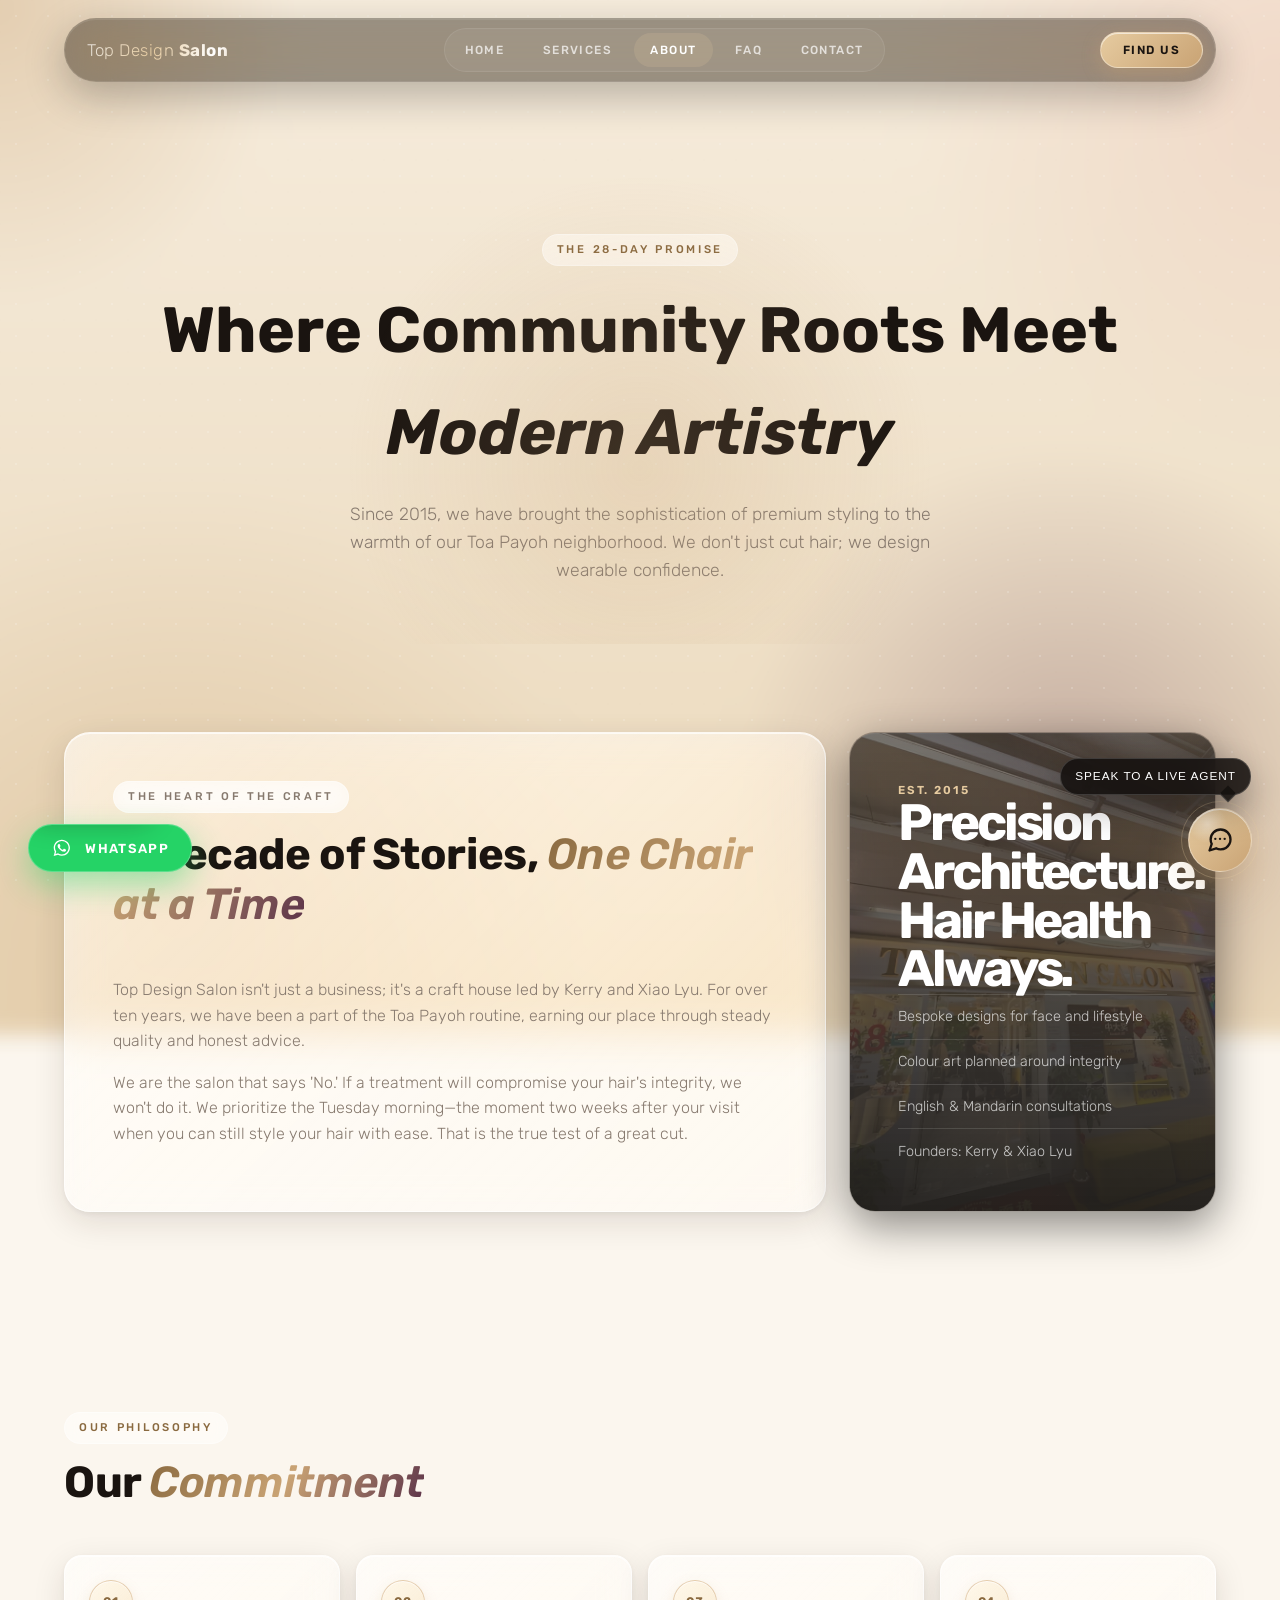
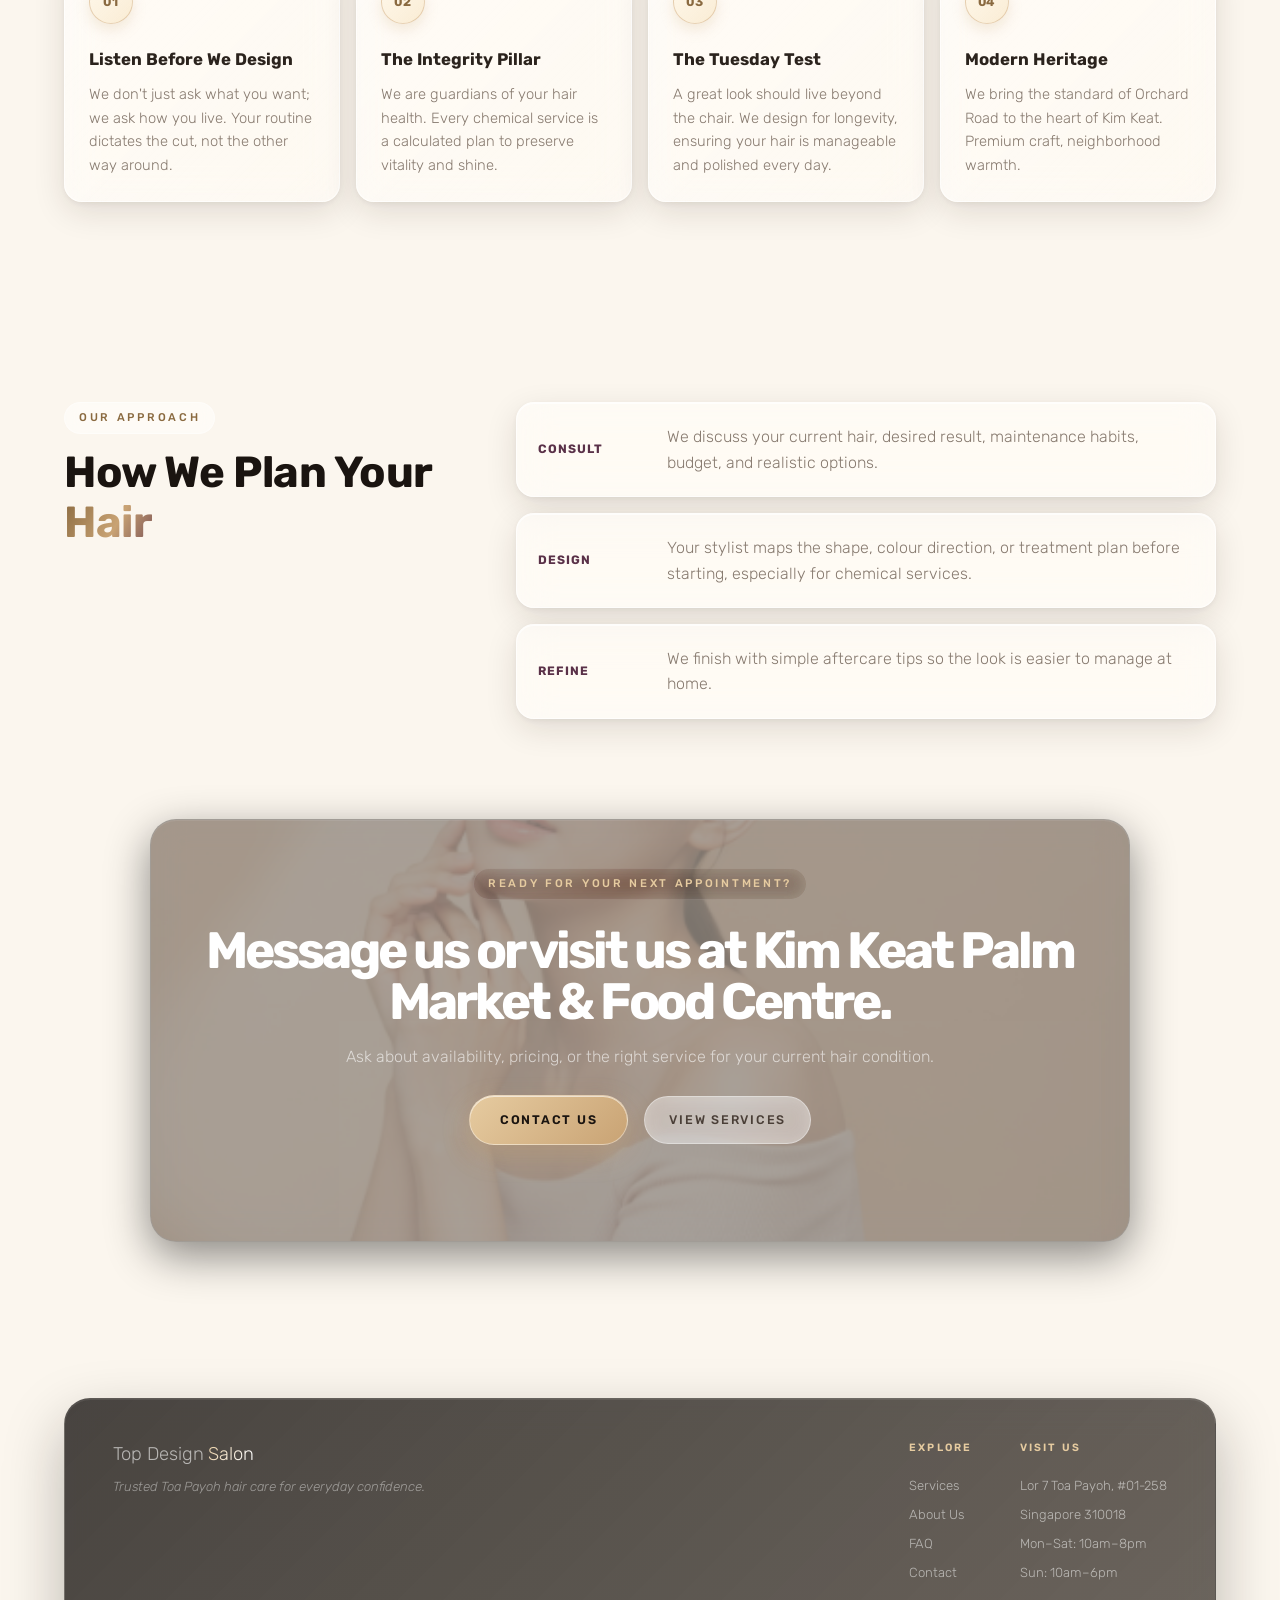
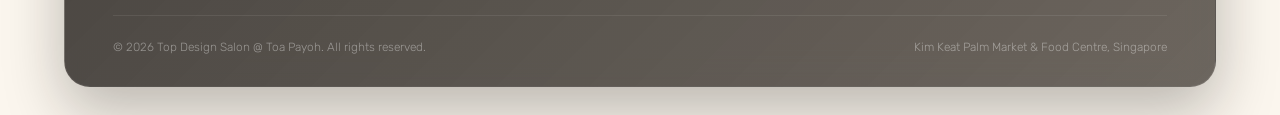
==== about.html @ c43bcfb4 "initila commit" ====
﻿<!doctype html>
<html lang="en">
  <head>
    <meta charset="UTF-8" />
    <meta name="viewport" content="width=device-width, initial-scale=1.0" />
    <meta name="theme-color" content="#14110f" />
    <meta
      name="description"
      content="Learn why Toa Payoh clients return to Top Design Salon for honest consultations, careful haircuts, healthy colour, and practical everyday hair care."
    />
    <meta
      name="keywords"
      content="about Top Design Salon, Toa Payoh hair salon, Kim Keat salon, trusted hair salon Singapore, hair consultation Toa Payoh, healthy hair colour, hair care Toa Payoh"
    />
    <meta name="author" content="Top Design Salon" />
    <meta name="robots" content="index, follow" />
    <link rel="canonical" href="https://top-design.vercel.app/about.html" />

    <script src="https://cdn.botpress.cloud/webchat/v3.6/inject.js"></script>
    <script
      src="https://files.bpcontent.cloud/2026/05/21/11/20260521112656-5T4HJ5P5.js"
      defer
    ></script>

    <meta property="og:type" content="website" />
    <meta property="og:site_name" content="Top Design Salon" />
    <meta
      property="og:url"
      content="https://top-design.vercel.app/about.html"
    />
    <meta
      property="og:title"
      content="About Top Design Salon · Trusted Toa Payoh Hair Care"
    />
    <meta
      property="og:description"
      content="Top Design Salon has served Toa Payoh clients since 2015 with honest advice, careful styling, and hair-health focused service."
    />
    <meta
      property="og:image"
      content="https://top-design.vercel.app/Assets/storeFront.png"
    />
    <meta
      property="og:image:alt"
      content="Top Design Salon storefront in Toa Payoh"
    />
    <meta property="og:locale" content="en_SG" />

    <meta name="twitter:card" content="summary_large_image" />
    <meta
      name="twitter:url"
      content="https://top-design.vercel.app/about.html"
    />
    <meta
      name="twitter:title"
      content="About Top Design Salon · Trusted Toa Payoh Hair Care"
    />
    <meta
      name="twitter:description"
      content="A Toa Payoh salon built on honest consultation, careful hair advice, and everyday hair confidence."
    />
    <meta
      name="twitter:image"
      content="https://top-design.vercel.app/Assets/storeFront.png"
    />
    <meta
      name="twitter:image:alt"
      content="Top Design Salon storefront in Toa Payoh"
    />
    <title>About Top Design Salon &middot; Trusted Toa Payoh Hair Care</title>
    <script type="application/ld+json">
      {
        "@context": "https://schema.org",
        "@graph": [
          {
            "@type": "HairSalon",
            "@id": "https://top-design.vercel.app/#business",
            "name": "Top Design Salon",
            "url": "https://top-design.vercel.app/",
            "image": "https://top-design.vercel.app/Assets/storeFront.png",
            "logo": {
              "@type": "ImageObject",
              "url": "https://top-design.vercel.app/Assets/faveicon.png"
            },
            "description": "Toa Payoh's premium hair salon specializing in wearable confidence and hair integrity. Founded by Kerry and Xiao Lyu in 2015.",
            "telephone": "+6569098342",
            "priceRange": "$$",
            "foundingDate": "2015",
            "founder": [
              { "@type": "Person", "name": "Kerry" },
              { "@type": "Person", "name": "Xiao Lyu" }
            ],
            "address": {
              "@type": "PostalAddress",
              "streetAddress": "Lor 7 Toa Payoh, #01-258",
              "addressLocality": "Singapore",
              "postalCode": "310018",
              "addressCountry": "SG"
            }
          },
          {
            "@type": "AboutPage",
            "@id": "https://top-design.vercel.app/about.html#webpage",
            "url": "https://top-design.vercel.app/about.html",
            "name": "About Top Design Salon · Our Story and Philosophy",
            "description": "Learn about our decade of craft in Toa Payoh, our founders Kerry and Xiao Lyu, and our commitment to hair health and precision design.",
            "mainEntity": { "@id": "https://top-design.vercel.app/#business" },
            "breadcrumb": {
              "@type": "BreadcrumbList",
              "itemListElement": [
                { "@type": "ListItem", "position": 1, "name": "Home", "item": "https://top-design.vercel.app/" },
                { "@type": "ListItem", "position": 2, "name": "About", "item": "https://top-design.vercel.app/about.html" }
              ]
            }
          }
        ]
      }
    </script>

    <link rel="preconnect" href="https://fonts.googleapis.com" />
    <link rel="preconnect" href="https://fonts.gstatic.com" crossorigin />
    <link
      href="https://fonts.googleapis.com/css2?family=Rubik:ital,wght@0,300..900;1,300..900&display=swap"
      rel="stylesheet"
    />
    <link rel="icon" type="image/png" href="Assets/faveicon.png" />
    <link rel="apple-touch-icon" href="Assets/faveicon.png" />
    <link rel="stylesheet" href="styles.css" />
  </head>
  <body>
    <header>
      <nav aria-label="Primary">
        <a class="nav-logo" href="index.html"
          ><span>Top Design</span> <span class="salon-loop">Salon</span></a
        >
        <ul class="nav-links" id="primary-menu">
          <li><a href="index.html">Home</a></li>
          <li><a href="index.html#services">Services</a></li>
          <li><a href="about.html" aria-current="page">About</a></li>
          <li><a href="faq.html">FAQ</a></li>
          <li><a href="contact.html">Contact</a></li>
        </ul>
        <button
          type="button"
          class="nav-cta"
          onclick="window.location.href = 'contact.html'"
        >
          Find Us
        </button>
        <button
          type="button"
          class="nav-toggle"
          aria-controls="primary-menu"
          aria-expanded="false"
          aria-label="Open navigation menu"
        >
          <span></span>
          <span></span>
          <span></span>
        </button>
      </nav>
    </header>

    <main>
      <header class="page-header about-page-header">
        <p class="section-eyebrow fade-in">The 28-Day Promise</p>
        <h1 class="page-title fade-in d1">
          Where Community Roots Meet <em>Modern Artistry</em>
        </h1>
        <p class="page-subtitle fade-in d2">
          Since 2015, we have brought the sophistication of premium styling to
          the warmth of our Toa Payoh neighborhood. We don't just cut hair; we
          design wearable confidence.
        </p>
      </header>

      <section
        class="section about-story-section reveal"
        aria-labelledby="about-story-title"
      >
        <div class="about-story-grid">
          <div class="about-story-card glass-light">
            <p class="section-eyebrow">The Heart of the Craft</p>
            <h2 class="section-title" id="about-story-title">
              A Decade of Stories, <em>One Chair at a Time</em>
            </h2>
            <p>
              Top Design Salon isn't just a business; it's a craft house led by
              Kerry and Xiao Lyu. For over ten years, we have been a part of the
              Toa Payoh routine, earning our place through steady quality and
              honest advice.
            </p>
            <p>
              We are the salon that says 'No.' If a treatment will compromise
              your hair's integrity, we won't do it. We prioritize the Tuesday
              morning—the moment two weeks after your visit when you can still
              style your hair with ease. That is the true test of a great cut.
            </p>
          </div>

          <aside
            class="about-signature-card glass-dark"
            aria-label="Salon highlights"
          >
            <img
              class="signature-photo"
              src="Assets/storeFront.png"
              alt=""
              loading="lazy"
            />
            <span class="signature-kicker">Est. 2015</span>
            <strong>Precision Architecture. Hair Health Always.</strong>
            <div class="signature-list">
              <span>Bespoke designs for face and lifestyle</span>
              <span>Colour art planned around integrity</span>
              <span>English &amp; Mandarin consultations</span>
              <span>Founders: Kerry &amp; Xiao Lyu</span>
            </div>
          </aside>
        </div>
      </section>

      <section class="section reveal" aria-labelledby="values-title">
        <p class="section-eyebrow">Our Philosophy</p>
        <h2 class="section-title" id="values-title">Our <em>Commitment</em></h2>
        <div class="values-grid">
          <article class="value-card glass-light">
            <span>01</span>
            <h3>Listen Before We Design</h3>
            <p>
              We don't just ask what you want; we ask how you live. Your routine
              dictates the cut, not the other way around.
            </p>
          </article>
          <article class="value-card glass-light">
            <span>02</span>
            <h3>The Integrity Pillar</h3>
            <p>
              We are guardians of your hair health. Every chemical service is a
              calculated plan to preserve vitality and shine.
            </p>
          </article>
          <article class="value-card glass-light">
            <span>03</span>
            <h3>The Tuesday Test</h3>
            <p>
              A great look should live beyond the chair. We design for
              longevity, ensuring your hair is manageable and polished every
              day.
            </p>
          </article>
          <article class="value-card glass-light">
            <span>04</span>
            <h3>Modern Heritage</h3>
            <p>
              We bring the standard of Orchard Road to the heart of Kim Keat.
              Premium craft, neighborhood warmth.
            </p>
          </article>
        </div>
      </section>

      <section
        class="section about-process-section reveal"
        aria-labelledby="process-title"
      >
        <div>
          <p class="section-eyebrow">Our Approach</p>
          <h2 class="section-title" id="process-title">
            How We Plan Your <span class="salon-loop">Hair</span>
          </h2>
        </div>
        <div class="process-steps">
          <article class="process-step">
            <span>Consult</span>
            <p>
              We discuss your current hair, desired result, maintenance habits,
              budget, and realistic options.
            </p>
          </article>
          <article class="process-step">
            <span>Design</span>
            <p>
              Your stylist maps the shape, colour direction, or treatment plan
              before starting, especially for chemical services.
            </p>
          </article>
          <article class="process-step">
            <span>Refine</span>
            <p>
              We finish with simple aftercare tips so the look is easier to
              manage at home.
            </p>
          </article>
        </div>
      </section>

      <section
        class="section about-cta-section reveal"
        aria-label="Book a visit"
      >
        <div class="about-cta-card glass-dark">
          <img
            class="about-cta-photo"
            src="Assets/Memberships.png"
            alt=""
            loading="lazy"
          />
          <p class="section-eyebrow section-eyebrow--gold">
            Ready for your next appointment?
          </p>
          <h2>
            Message us or visit us at Kim Keat Palm Market &amp; Food Centre.
          </h2>
          <p>
            Ask about availability, pricing, or the right service for your
            current hair condition.
          </p>
          <div class="hero-actions">
            <a class="btn-primary" href="contact.html">Contact Us</a>
            <a class="btn-ghost" href="index.html#services">View Services</a>
          </div>
        </div>
      </section>
    </main>

    <a
      class="floating-whatsapp"
      href="contact.html"
      aria-label="Contact us on WhatsApp"
      data-prompt="Chat with us!"
    >
      <svg
        class="floating-whatsapp-icon"
        viewBox="0 0 32 32"
        aria-hidden="true"
        focusable="false"
      >
        <path
          d="M16.04 4C9.4 4 4 9.32 4 15.88c0 2.1.56 4.14 1.62 5.94L4 28l6.34-1.6a12.2 12.2 0 0 0 5.7 1.42c6.64 0 12.04-5.32 12.04-11.88S22.68 4 16.04 4Zm0 21.78a10.1 10.1 0 0 1-5.16-1.42l-.36-.22-3.76.96 1-3.64-.24-.38a9.65 9.65 0 0 1-1.48-5.2c0-5.42 4.48-9.84 10-9.84s10 4.42 10 9.84-4.48 9.9-10 9.9Zm5.48-7.4c-.3-.16-1.78-.86-2.06-.96-.28-.1-.48-.16-.68.16-.2.3-.78.96-.96 1.16-.18.2-.36.22-.66.08-.3-.16-1.28-.46-2.44-1.48-.9-.8-1.5-1.78-1.68-2.08-.18-.3-.02-.46.14-.62.14-.14.3-.36.46-.54.16-.18.2-.3.3-.5.1-.2.06-.38-.02-.54-.08-.16-.68-1.62-.94-2.22-.24-.58-.5-.5-.68-.5h-.58c-.2 0-.54.08-.82.38-.28.3-1.08 1.04-1.08 2.54s1.1 2.96 1.26 3.16c.16.2 2.18 3.28 5.28 4.6.74.32 1.32.5 1.76.64.74.24 1.42.2 1.96.12.6-.1 1.78-.72 2.04-1.42.26-.7.26-1.3.18-1.42-.08-.12-.28-.2-.58-.34Z"
        />
      </svg>
      <span>WhatsApp</span>
    </a>

    <footer>
      <div class="footer-inner">
        <div>
          <span class="footer-logo"
            ><span>Top Design</span> <span class="salon-loop">Salon</span></span
          >
          <div class="footer-tagline">
            Trusted Toa Payoh hair care for everyday confidence.
          </div>
        </div>
        <div class="footer-columns">
          <div class="footer-links">
            <div class="footer-links-head">Explore</div>
            <a href="index.html#services">Services</a>
            <a href="about.html">About Us</a>
            <a href="faq.html">FAQ</a>
            <a href="contact.html">Contact</a>
          </div>
          <div class="footer-links">
            <div class="footer-links-head">Visit Us</div>
            <a href="contact.html">Lor 7 Toa Payoh, #01-258</a>
            <a href="contact.html">Singapore 310018</a>
            <a href="contact.html">Mon&ndash;Sat: 10am&ndash;8pm</a>
            <a href="contact.html">Sun: 10am&ndash;6pm</a>
          </div>
        </div>
      </div>
      <div class="footer-bottom">
        <div class="footer-copy">
          &copy; 2026 Top Design Salon @ Toa Payoh. All rights reserved.
        </div>
        <div class="footer-copy">
          Kim Keat Palm Market &amp; Food Centre, Singapore
        </div>
      </div>
    </footer>

    <script>
      const revealObserver = new IntersectionObserver(
        (entries) => {
          entries.forEach((entry) => {
            if (entry.isIntersecting) {
              entry.target.classList.add("is-visible");
              revealObserver.unobserve(entry.target);
            }
          });
        },
        { threshold: 0.14 },
      );

      document
        .querySelectorAll(".reveal, .value-card, .process-step")
        .forEach((el) => revealObserver.observe(el));

      const nav = document.querySelector("nav");
      const navToggle = document.querySelector(".nav-toggle");
      const navLinks = document.querySelectorAll(".nav-links a");

      if (nav && navToggle) {
        navToggle.addEventListener("click", () => {
          const isOpen = nav.classList.toggle("menu-open");
          navToggle.setAttribute("aria-expanded", String(isOpen));
          navToggle.setAttribute(
            "aria-label",
            isOpen ? "Close navigation menu" : "Open navigation menu",
          );
        });

        navLinks.forEach((link) => {
          link.addEventListener("click", () => {
            nav.classList.remove("menu-open");
            navToggle.setAttribute("aria-expanded", "false");
            navToggle.setAttribute("aria-label", "Open navigation menu");
          });
        });

        document.addEventListener("keydown", (event) => {
          if (event.key === "Escape") {
            nav.classList.remove("menu-open");
            navToggle.setAttribute("aria-expanded", "false");
            navToggle.setAttribute("aria-label", "Open navigation menu");
          }
        });
      }

      // Rotating chat-bubble prompts above the floating WhatsApp button
      const waBtn = document.querySelector(".floating-whatsapp");
      if (waBtn) {
        if (!waBtn.querySelector(".floating-whatsapp-tail")) {
          const tail = document.createElement("span");
          tail.className = "floating-whatsapp-tail";
          tail.setAttribute("aria-hidden", "true");
          waBtn.appendChild(tail);
        }
        const prompts = [
          "Chat with us!",
          "Book your appointment",
          "Ask for hair advice",
          "We reply in ~30 min",
        ];
        let pIdx = 0;
        setInterval(() => {
          pIdx = (pIdx + 1) % prompts.length;
          waBtn.classList.add("is-prompt-out");
          setTimeout(() => {
            waBtn.setAttribute("data-prompt", prompts[pIdx]);
            waBtn.classList.remove("is-prompt-out");
          }, 300);
        }, 3800);
      }

      const createBotpressLiveAgentWrapper = () => {
        if (document.querySelector(".botpress-live-agent-wrapper")) return;

        const wrapper = document.createElement("div");
        wrapper.className = "botpress-live-agent-wrapper";

        const button = document.createElement("button");
        button.type = "button";
        button.className = "botpress-live-agent-button";
        button.setAttribute("aria-label", "Speak to a live agent");
        button.setAttribute("data-prompt", "Speak to a live agent");
        button.innerHTML = `
          <svg viewBox="0 0 24 24" aria-hidden="true" focusable="false">
            <path d="M21 11.5a8.4 8.4 0 0 1-.9 3.8 8.5 8.5 0 0 1-7.6 4.7 8.4 8.4 0 0 1-3.8-.9L3 21l1.9-5.7A8.4 8.4 0 0 1 4 11.5 8.5 8.5 0 1 1 21 11.5Z"></path>
            <path d="M8 11h.01"></path>
            <path d="M12 11h.01"></path>
            <path d="M16 11h.01"></path>
          </svg>
        `;

        const tail = document.createElement("span");
        tail.className = "botpress-live-agent-tail";
        tail.setAttribute("aria-hidden", "true");

        const openBotpress = () => {
          if (window.botpress?.open) {
            window.botpress.open();
            return;
          }
          if (window.botpress?.sendEvent) {
            window.botpress.sendEvent({ type: "show" });
            return;
          }
          const launcher = document.querySelector(
            '[class*="bpFab"], [class*="bp-widget"], [id*="bp-web-widget"], iframe[src*="botpress"]',
          );
          launcher?.click();
        };

        button.addEventListener("click", openBotpress);
        wrapper.append(button, tail);
        document.body.appendChild(wrapper);
      };

      if (document.readyState === "loading") {
        document.addEventListener("DOMContentLoaded", createBotpressLiveAgentWrapper);
      } else {
        createBotpressLiveAgentWrapper();
      }
    </script>
  </body>
</html>
---- styles.css ----
﻿/* =========================================================
   Top Design Salon — Glassmorphic UI
   ========================================================= */

*,
*::before,
*::after {
  box-sizing: border-box;
  margin: 0;
  padding: 0;
}

:root {
  /* Brand */
  --gold: #c9a374;
  --gold-light: #e6cba0;
  --gold-deep: #8a6a40;
  --rose: #e6b8a7;
  --plum: #5a3148;

  --dark: #14110f;
  --charcoal: #211b16;
  --warm: #f6efe5;
  --cream: #fbf6ee;

  --text: #2b231d;
  --muted: #877a6f;

  /* Glass tokens — light surfaces */
  --glass-bg: rgba(255, 255, 255, 0.55);
  --glass-bg-strong: rgba(255, 255, 255, 0.68);
  --glass-border: rgba(255, 255, 255, 0.65);
  --glass-border-soft: rgba(255, 255, 255, 0.35);

  /* Glass tokens — dark surfaces */
  --glass-dark-bg: rgba(20, 17, 15, 0.45);
  --glass-dark-bg-strong: rgba(20, 17, 15, 0.62);
  --glass-dark-border: rgba(255, 255, 255, 0.12);
  --glass-dark-border-strong: rgba(255, 255, 255, 0.2);

  /* Shadows */
  --shadow-glass:
    0 10px 32px rgba(40, 28, 16, 0.12),
    0 2px 6px rgba(40, 28, 16, 0.06),
    inset 0 1px 0 rgba(255, 255, 255, 0.7);
  --shadow-glass-hover:
    0 18px 48px rgba(40, 28, 16, 0.18),
    0 4px 10px rgba(40, 28, 16, 0.08),
    inset 0 1px 0 rgba(255, 255, 255, 0.8);
  --shadow-glass-dark:
    0 14px 44px rgba(0, 0, 0, 0.45),
    inset 0 1px 0 rgba(255, 255, 255, 0.08);

  /* Blur tokens */
  --blur-sm: blur(10px) saturate(140%);
  --blur-md: blur(18px) saturate(160%);
  --blur-lg: blur(28px) saturate(170%);

  --radius-sm: 12px;
  --radius-md: 18px;
  --radius-lg: 26px;
  --radius-pill: 999px;
}

html {
  scroll-behavior: smooth;
  scroll-padding-top: 110px;
}

body {
  font-family: "Rubik", sans-serif;
  background: var(--cream);
  color: var(--text);
  font-weight: 300;
  line-height: 1.6;
  overflow-x: hidden;
  position: relative;
  min-height: 100vh;
}

/* =========================================================
   Ambient aurora — visible through every glass surface
   ========================================================= */
body::before {
  content: "";
  position: fixed;
  inset: -15vh -10vw;
  z-index: -2;
  background:
    radial-gradient(38vw 38vw at 8% 12%, rgba(201, 163, 116, 0.42), transparent 62%),
    radial-gradient(46vw 46vw at 92% 18%, rgba(230, 184, 167, 0.35), transparent 65%),
    radial-gradient(40vw 40vw at 78% 78%, rgba(90, 49, 72, 0.28), transparent 65%),
    radial-gradient(50vw 50vw at 20% 88%, rgba(201, 163, 116, 0.30), transparent 65%),
    linear-gradient(180deg, #f8efe1 0%, #f1e4cf 45%, #ead7b8 100%);
  filter: blur(10px);
  pointer-events: none;
  animation: auroraDrift 28s ease-in-out infinite alternate;
}

body::after {
  content: "";
  position: fixed;
  inset: 0;
  z-index: -1;
  pointer-events: none;
  background-image:
    radial-gradient(rgba(255, 255, 255, 0.5) 1px, transparent 1px),
    radial-gradient(rgba(20, 17, 15, 0.04) 1px, transparent 1px);
  background-size: 32px 32px, 32px 32px;
  background-position: 0 0, 16px 16px;
  opacity: 0.35;
  mix-blend-mode: overlay;
}

@keyframes auroraDrift {
  0%   { transform: translate3d(0, 0, 0) scale(1); }
  50%  { transform: translate3d(2%, -1%, 0) scale(1.04); }
  100% { transform: translate3d(-1%, 2%, 0) scale(1.02); }
}

/* =========================================================
   Reusable glass utilities
   ========================================================= */
.glass {
  background: var(--glass-bg);
  -webkit-backdrop-filter: var(--blur-md);
  backdrop-filter: var(--blur-md);
  border: 1px solid var(--glass-border);
  box-shadow: var(--shadow-glass);
  border-radius: var(--radius-md);
}
.glass-light {
  background: linear-gradient(135deg,
    rgba(255, 255, 255, 0.62),
    rgba(255, 255, 255, 0.38));
  -webkit-backdrop-filter: var(--blur-md);
  backdrop-filter: var(--blur-md);
  border: 1px solid var(--glass-border);
  box-shadow: var(--shadow-glass);
  border-radius: var(--radius-md);
  color: var(--text);
}
.glass-dark {
  background: var(--glass-dark-bg);
  -webkit-backdrop-filter: var(--blur-md);
  backdrop-filter: var(--blur-md);
  border: 1px solid var(--glass-dark-border);
  box-shadow: var(--shadow-glass-dark);
  border-radius: var(--radius-md);
  color: #fff;
}

/* =========================================================
   Navigation — floating frosted pill
   ========================================================= */
header {
  position: sticky;
  top: 12px;
  z-index: 1000;
  pointer-events: none;
}
nav {
  position: relative;
  z-index: 100;
  margin: 18px clamp(16px, 5vw, 64px) 0;
  display: flex;
  align-items: center;
  justify-content: space-between;
  gap: 1rem;
  padding: 10px 12px 10px 22px;
  height: 64px;
  background: rgba(20, 17, 15, 0.42);
  -webkit-backdrop-filter: blur(24px) saturate(180%);
  backdrop-filter: blur(24px) saturate(180%);
  border: 1px solid rgba(255, 255, 255, 0.1);
  border-radius: var(--radius-pill);
  box-shadow:
    0 14px 40px rgba(20, 17, 15, 0.28),
    inset 0 1px 0 rgba(255, 255, 255, 0.1);
  pointer-events: auto;
}
.nav-logo {
  display: inline-block;
  font-weight: 600;
  font-size: 1.05rem;
  letter-spacing: 0.03em;
  text-decoration: none;
  background: linear-gradient(
    110deg,
    rgba(255, 255, 255, 0.78) 0%,
    var(--gold-light) 22%,
    #ffffff 42%,
    var(--gold) 58%,
    var(--gold-light) 78%,
    rgba(255, 255, 255, 0.78) 100%
  );
  background-size: 220% auto;
  -webkit-background-clip: text;
  background-clip: text;
  -webkit-text-fill-color: transparent;
  color: transparent;
  animation: navLogoShimmer 5.5s linear infinite;
}
.nav-logo span {
  font-weight: 300;
  color: inherit;
  -webkit-text-fill-color: transparent;
}
/* Override the standalone .salon-loop styles when used inside .nav-logo
   so the parent's unified shimmer flows through both words */
.nav-logo .salon-loop {
  font-weight: 700;
  background: none;
  background-size: auto;
  animation: none;
}

@keyframes navLogoShimmer {
  0%   { background-position: 0% center; }
  100% { background-position: 220% center; }
}
.nav-links {
  display: flex;
  gap: 0.4rem;
  list-style: none;
  padding: 4px;
  background: rgba(255, 255, 255, 0.05);
  border: 1px solid rgba(255, 255, 255, 0.08);
  border-radius: var(--radius-pill);
}
.nav-links a {
  display: inline-block;
  color: rgba(255, 255, 255, 0.7);
  text-decoration: none;
  font-size: 0.74rem;
  letter-spacing: 0.12em;
  text-transform: uppercase;
  font-weight: 500;
  padding: 8px 16px;
  border-radius: var(--radius-pill);
  transition: color 0.25s ease, background 0.25s ease;
}
.nav-links a:hover {
  color: #fff;
  background: rgba(255, 255, 255, 0.08);
}
.nav-links a[aria-current="page"] {
  color: #fff;
  background: rgba(230, 203, 160, 0.16);
}
.nav-cta {
  position: relative;
  background: linear-gradient(135deg, var(--gold-light), var(--gold));
  color: #1a1410;
  padding: 10px 22px;
  font-size: 0.74rem;
  letter-spacing: 0.12em;
  text-transform: uppercase;
  font-weight: 600;
  border: 1px solid rgba(255, 255, 255, 0.35);
  border-radius: var(--radius-pill);
  cursor: pointer;
  font-family: "Rubik", sans-serif;
  overflow: hidden;
  box-shadow:
    0 6px 18px rgba(201, 163, 116, 0.4),
    inset 0 1px 0 rgba(255, 255, 255, 0.6);
  transition: transform 0.2s ease, box-shadow 0.2s ease, filter 0.2s ease;
}
.nav-cta::before {
  content: "";
  position: absolute;
  top: 0;
  left: 0;
  width: 60%;
  height: 100%;
  background: linear-gradient(
    115deg,
    transparent 0%,
    rgba(255, 255, 255, 0.55) 50%,
    transparent 100%
  );
  transform: translateX(-180%) skewX(-18deg);
  animation: btnPrimaryShimmer 4.2s ease-in-out infinite;
  pointer-events: none;
}
.nav-cta:hover {
  transform: translateY(-1px);
  filter: brightness(1.05);
  box-shadow:
    0 10px 24px rgba(201, 163, 116, 0.55),
    inset 0 1px 0 rgba(255, 255, 255, 0.7);
}
.nav-cta:hover::before {
  animation-duration: 1.8s;
}
.nav-toggle {
  display: none;
  width: 44px;
  height: 44px;
  align-items: center;
  justify-content: center;
  flex-direction: column;
  gap: 5px;
  border: 1px solid rgba(255, 255, 255, 0.16);
  border-radius: 50%;
  background: rgba(255, 255, 255, 0.08);
  color: #fff;
  cursor: pointer;
  transition:
    background 0.2s ease,
    transform 0.2s ease;
}
.nav-toggle:hover {
  background: rgba(255, 255, 255, 0.14);
  transform: translateY(-1px);
}
.nav-toggle span {
  display: block;
  width: 18px;
  height: 2px;
  border-radius: 999px;
  background: var(--gold-light);
  transform-origin: center;
  transition:
    transform 0.25s ease,
    opacity 0.2s ease;
}
nav.menu-open .nav-toggle span:nth-child(1) {
  transform: translateY(7px) rotate(45deg);
}
nav.menu-open .nav-toggle span:nth-child(2) {
  opacity: 0;
}
nav.menu-open .nav-toggle span:nth-child(3) {
  transform: translateY(-7px) rotate(-45deg);
}

/* =========================================================
   HERO
   ========================================================= */
.hero {
  position: relative;
  min-height: 78vh;
  display: grid;
  grid-template-columns: minmax(0, 1fr) minmax(0, 1.05fr);
  align-items: center;
  gap: clamp(1.5rem, 4vw, 3rem);
  padding: 0 clamp(64px, 12vw, 220px);
  overflow: hidden;
}
.hero-glow {
  position: absolute;
  width: 520px;
  height: 520px;
  border-radius: 50%;
  filter: blur(90px);
  opacity: 0.7;
  pointer-events: none;
  z-index: 0;
  animation: floatGlow 14s ease-in-out infinite alternate;
}
.hero-glow--one {
  top: -120px;
  left: -120px;
  background: radial-gradient(circle, rgba(230, 203, 160, 0.85), transparent 65%);
}
.hero-glow--two {
  bottom: -160px;
  right: -120px;
  background: radial-gradient(circle, rgba(230, 184, 167, 0.7), transparent 65%);
  animation-delay: -6s;
}
@keyframes floatGlow {
  0%   { transform: translate3d(0, 0, 0) scale(1); }
  100% { transform: translate3d(4%, -3%, 0) scale(1.08); }
}

.hero-left {
  position: relative;
  z-index: 2;
  display: flex;
  flex-direction: column;
  justify-content: flex-start;
  padding: 18px 0 0;
  margin-left: 0;
}
.hero-eyebrow {
  display: inline-block;
  font-size: 0.7rem;
  letter-spacing: 0.24em;
  text-transform: uppercase;
  color: var(--gold-deep);
  margin-bottom: 1.4rem;
  font-weight: 500;
  padding: 8px 16px;
  background: var(--glass-bg);
  -webkit-backdrop-filter: var(--blur-sm);
  backdrop-filter: var(--blur-sm);
  border: 1px solid var(--glass-border-soft);
  border-radius: var(--radius-pill);
  box-shadow: inset 0 1px 0 rgba(255, 255, 255, 0.7);
  width: fit-content;
}
.hero-title {
  font-weight: 700;
  font-size: clamp(2.6rem, 4.6vw, 4.4rem);
  color: #1a1410;
  line-height: 1.05;
  margin-bottom: 1.4rem;
  letter-spacing: -0.01em;
}
.hero-title em {
  background: linear-gradient(120deg, var(--gold-deep), var(--gold), var(--plum));
  background-size: 220% 100%;
  -webkit-background-clip: text;
  background-clip: text;
  -webkit-text-fill-color: transparent;
  font-style: italic;
  font-weight: 600;
  display: block;
  text-shadow: 0 0 28px rgba(184, 149, 106, 0.2);
  animation:
    artistryShimmer 3.8s ease-in-out infinite,
    artistryFloat 5s ease-in-out infinite,
    artistryPulse 2.6s ease-in-out infinite;
}
.hero-sub {
  color: #4a3f37;
  line-height: 1.8;
  font-size: 0.98rem;
  max-width: 440px;
  margin-bottom: 2.4rem;
  font-weight: 300;
}
.hero-actions {
  display: flex;
  gap: 1rem;
  align-items: center;
  flex-wrap: wrap;
  margin-bottom: 3rem;
}
.btn-primary {
  position: relative;
  background: linear-gradient(135deg, var(--gold-light), var(--gold));
  color: #1a1410;
  padding: 14px 30px;
  font-size: 0.78rem;
  letter-spacing: 0.14em;
  text-transform: uppercase;
  font-weight: 600;
  border: 1px solid rgba(255, 255, 255, 0.4);
  border-radius: var(--radius-pill);
  cursor: pointer;
  font-family: "Rubik", sans-serif;
  text-decoration: none;
  display: inline-block;
  overflow: hidden;
  box-shadow:
    0 10px 26px rgba(201, 163, 116, 0.4),
    inset 0 1px 0 rgba(255, 255, 255, 0.6);
  transition: transform 0.2s ease, box-shadow 0.2s ease, filter 0.2s ease;
}
.btn-primary::before {
  content: "";
  position: absolute;
  top: 0;
  left: 0;
  width: 60%;
  height: 100%;
  background: linear-gradient(
    115deg,
    transparent 0%,
    rgba(255, 255, 255, 0.55) 50%,
    transparent 100%
  );
  transform: translateX(-180%) skewX(-18deg);
  animation: btnPrimaryShimmer 4.2s ease-in-out infinite;
  pointer-events: none;
}
.btn-primary:hover {
  transform: translateY(-2px);
  filter: brightness(1.06);
  box-shadow:
    0 16px 36px rgba(201, 163, 116, 0.55),
    inset 0 1px 0 rgba(255, 255, 255, 0.7);
}
.btn-primary:hover::before {
  animation-duration: 1.8s;
}

@keyframes btnPrimaryShimmer {
  0%, 18% {
    transform: translateX(-180%) skewX(-18deg);
  }
  60%, 100% {
    transform: translateX(280%) skewX(-18deg);
  }
}
.btn-ghost {
  color: #4a3f37;
  font-size: 0.78rem;
  letter-spacing: 0.14em;
  text-transform: uppercase;
  font-weight: 500;
  padding: 13px 24px;
  background: var(--glass-bg);
  -webkit-backdrop-filter: var(--blur-sm);
  backdrop-filter: var(--blur-sm);
  border: 1px solid var(--glass-border-soft);
  border-radius: var(--radius-pill);
  cursor: pointer;
  font-family: "Rubik", sans-serif;
  text-decoration: none;
  display: inline-block;
  transition: transform 0.2s ease, background 0.2s ease, color 0.2s ease;
}
.btn-ghost:hover {
  color: #1a1410;
  background: var(--glass-bg-strong);
  transform: translateY(-2px);
}

.hero-proof {
  display: flex;
  gap: 1rem;
  flex-wrap: wrap;
}
.hero-proof > div {
  flex: 1 1 auto;
  min-width: 110px;
  padding: 14px 18px;
  background: var(--glass-bg);
  -webkit-backdrop-filter: var(--blur-md);
  backdrop-filter: var(--blur-md);
  border: 1px solid var(--glass-border-soft);
  border-radius: var(--radius-md);
  box-shadow: var(--shadow-glass);
  transition: all 0.4s cubic-bezier(0.165, 0.84, 0.44, 1);
  cursor: default;
}
.hero-proof > div:hover {
  transform: translateY(-8px) scale(1.02);
  background: var(--glass-bg-strong);
  border-color: var(--gold);
  box-shadow: var(--shadow-glass-hover);
}
.hero-proof strong {
  display: block;
  font-size: 1.5rem;
  font-weight: 700;
  color: var(--gold-deep);
  line-height: 1.1;
}
.hero-proof span {
  font-size: 0.7rem;
  letter-spacing: 0.12em;
  text-transform: uppercase;
  color: var(--muted);
  margin-top: 4px;
  display: block;
}

/* Hero right composition */
.hero-right {
  position: relative;
  z-index: 2;
  border-radius: var(--radius-lg);
  background: linear-gradient(135deg, rgba(20, 17, 15, 0.72), rgba(33, 27, 22, 0.6));
  -webkit-backdrop-filter: var(--blur-lg);
  backdrop-filter: var(--blur-lg);
  border: 1px solid rgba(255, 255, 255, 0.16);
  box-shadow:
    0 24px 60px rgba(20, 17, 15, 0.35),
    inset 0 1px 0 rgba(255, 255, 255, 0.12);
  overflow: hidden;
  display: flex;
  align-items: center;
  justify-content: center;
  min-height: 520px;
}
.hero-photo {
  position: absolute;
  inset: 0;
  width: 100%;
  height: 100%;
  object-fit: cover;
  object-position: 38% 50%;
  opacity: 0.76;
  filter: saturate(1.05) contrast(1.04);
  transform: scale(1.02);
}
.hero-right::after {
  content: "";
  position: absolute;
  inset: 0;
  background:
    linear-gradient(90deg, rgba(20, 17, 15, 0.12), rgba(20, 17, 15, 0.58)),
    linear-gradient(0deg, rgba(20, 17, 15, 0.58), transparent 46%);
  pointer-events: none;
}
.hero-pattern {
  position: absolute;
  inset: 0;
  background-image:
    repeating-linear-gradient(45deg,
      rgba(230, 203, 160, 0.07) 0,
      rgba(230, 203, 160, 0.07) 1px,
      transparent 1px,
      transparent 38px),
    repeating-linear-gradient(-45deg,
      rgba(230, 203, 160, 0.07) 0,
      rgba(230, 203, 160, 0.07) 1px,
      transparent 1px,
      transparent 38px);
  opacity: 0.7;
  pointer-events: none;
  z-index: 1;
}
.hero-rings {
  position: relative;
  display: flex;
  align-items: center;
  justify-content: center;
  width: 280px;
  height: 280px;
}
.ring {
  position: absolute;
  border-radius: 50%;
  border: 1px solid rgba(230, 203, 160, 0.22);
  animation: ringPulse 6s ease-in-out infinite;
}
.ring-1 { width: 260px; height: 260px; }
.ring-2 {
  width: 180px; height: 180px;
  border-color: rgba(230, 203, 160, 0.32);
  animation-delay: -2s;
}
.ring-3 {
  width: 110px; height: 110px;
  border-color: rgba(230, 203, 160, 0.45);
  background: rgba(230, 203, 160, 0.08);
  -webkit-backdrop-filter: blur(6px);
  backdrop-filter: blur(6px);
  animation-delay: -4s;
}
@keyframes ringPulse {
  0%, 100% { transform: scale(1); opacity: 1; }
  50%      { transform: scale(1.04); opacity: 0.85; }
}
.ring-icon {
  position: relative;
  z-index: 2;
  font-size: 2.8rem;
  color: rgba(230, 203, 160, 0.75);
  text-shadow: 0 0 24px rgba(230, 203, 160, 0.4);
}

/* Floating look cards */
.look-card {
  position: absolute;
  padding: 14px 18px;
  border-radius: var(--radius-md);
  background: rgba(255, 255, 255, 0.14);
  -webkit-backdrop-filter: blur(18px) saturate(180%);
  backdrop-filter: blur(18px) saturate(180%);
  border: 1px solid rgba(255, 255, 255, 0.22);
  box-shadow:
    0 12px 36px rgba(0, 0, 0, 0.28),
    inset 0 1px 0 rgba(255, 255, 255, 0.2);
  color: #fff;
  z-index: 3;
  min-width: 180px;
  animation: floatCard 7s ease-in-out infinite;
}
.look-card span {
  display: block;
  font-size: 0.62rem;
  letter-spacing: 0.18em;
  text-transform: uppercase;
  color: var(--gold-light);
  margin-bottom: 4px;
  font-weight: 500;
}
.look-card strong {
  font-size: 0.92rem;
  font-weight: 500;
  color: #fff;
  line-height: 1.35;
}
.look-card--top {
  top: 8%;
  right: 6%;
}
.look-card--bottom {
  bottom: 18%;
  left: 6%;
  animation-delay: -3.5s;
}
@keyframes floatCard {
  0%, 100% { transform: translateY(0); }
  50%      { transform: translateY(-10px); }
}

.hero-badge {
  position: absolute;
  bottom: 24px;
  left: 50%;
  transform: translateX(-50%);
  background: rgba(230, 203, 160, 0.14);
  -webkit-backdrop-filter: blur(16px) saturate(180%);
  backdrop-filter: blur(16px) saturate(180%);
  border: 1px solid rgba(230, 203, 160, 0.4);
  border-radius: var(--radius-md);
  padding: 1rem 1.6rem;
  text-align: center;
  box-shadow:
    0 10px 30px rgba(0, 0, 0, 0.25),
    inset 0 1px 0 rgba(255, 255, 255, 0.12);
  z-index: 3;
}
.hero-badge-num {
  font-weight: 700;
  font-size: 2.2rem;
  color: var(--gold-light);
  line-height: 1;
  text-shadow: 0 0 18px rgba(230, 203, 160, 0.35);
}
.hero-badge-label {
  font-size: 0.66rem;
  letter-spacing: 0.18em;
  text-transform: uppercase;
  color: rgba(255, 255, 255, 0.65);
  margin-top: 6px;
}

/* =========================================================
   Location strip — gold glass bar
   ========================================================= */
.location-strip-wrap {
  display: flex;
  justify-content: center;
}

.location-strip {
  margin: 0;
  max-width: 960px;
  width: calc(100% - clamp(32px, 10vw, 128px));
  box-sizing: border-box;
  padding: 18px 28px;
  background: linear-gradient(135deg,
    rgba(201, 163, 116, 0.72),
    rgba(138, 106, 64, 0.62));
  -webkit-backdrop-filter: blur(18px) saturate(180%);
  backdrop-filter: blur(18px) saturate(180%);
  border: 1px solid rgba(255, 255, 255, 0.3);
  border-radius: var(--radius-pill);
  display: flex;
  align-items: center;
  gap: 1.5rem;
  flex-wrap: wrap;
  justify-content: center;
  box-shadow:
    0 12px 32px rgba(138, 106, 64, 0.25),
    inset 0 1px 0 rgba(255, 255, 255, 0.45);
  animation: locationStripPulse 3.4s ease-in-out infinite;
  transition: 
    transform 0.4s cubic-bezier(0.165, 0.84, 0.44, 1),
    background 0.4s ease,
    box-shadow 0.4s ease,
    border-color 0.4s ease;
  cursor: default;
}

.location-strip:hover {
  transform: translateY(-3px) scale(1.01);
  background: linear-gradient(135deg,
    rgba(201, 163, 116, 0.82),
    rgba(138, 106, 64, 0.72));
  border-color: rgba(255, 255, 255, 0.5);
  box-shadow:
    0 20px 48px rgba(138, 106, 64, 0.35),
    0 0 0 8px rgba(255, 220, 170, 0.15),
    inset 0 1px 0 rgba(255, 255, 255, 0.6);
  animation-play-state: paused;
}

@keyframes locationStripPulse {
  0%, 100% {
    box-shadow:
      0 12px 32px rgba(138, 106, 64, 0.25),
      0 0 0 0 rgba(255, 220, 170, 0),
      inset 0 1px 0 rgba(255, 255, 255, 0.45);
  }
  50% {
    box-shadow:
      0 18px 44px rgba(201, 163, 116, 0.55),
      0 0 0 6px rgba(255, 220, 170, 0.18),
      inset 0 1px 0 rgba(255, 255, 255, 0.6);
  }
}
.location-strip span {
  color: #fff;
  font-size: 0.78rem;
  letter-spacing: 0.06em;
  font-weight: 400;
  text-shadow: 0 1px 1px rgba(0, 0, 0, 0.15);
}
.location-strip strong { font-weight: 600; }
.ldot {
  width: 4px;
  height: 4px;
  border-radius: 50%;
  background: rgba(255, 255, 255, 0.6);
  flex-shrink: 0;
}

/* =========================================================
   Services marquee — infinite scrolling ticker
   ========================================================= */
.services-marquee {
  position: relative;
  margin: 28px 0 0;
  padding: 14px 0;
  overflow: hidden;
  background: linear-gradient(135deg,
    rgba(20, 17, 15, 0.6),
    rgba(33, 27, 22, 0.42));
  -webkit-backdrop-filter: var(--blur-md);
  backdrop-filter: var(--blur-md);
  border-top: 1px solid rgba(255, 255, 255, 0.08);
  border-bottom: 1px solid rgba(255, 255, 255, 0.08);
  box-shadow:
    inset 0 1px 0 rgba(255, 255, 255, 0.06),
    0 8px 24px rgba(20, 17, 15, 0.18);
  -webkit-mask-image: linear-gradient(
    90deg,
    transparent 0%,
    #000 7%,
    #000 93%,
    transparent 100%
  );
  mask-image: linear-gradient(
    90deg,
    transparent 0%,
    #000 7%,
    #000 93%,
    transparent 100%
  );
}

.services-marquee-track {
  display: flex;
  width: max-content;
  animation: servicesMarquee 36s linear infinite;
  will-change: transform;
}

.services-marquee:hover .services-marquee-track,
.services-marquee:focus-within .services-marquee-track {
  animation-play-state: paused;
}

.services-marquee-list {
  display: flex;
  align-items: center;
  list-style: none;
  padding: 0;
  margin: 0;
}

.services-marquee-list li {
  display: inline-flex;
  align-items: center;
  gap: 2.4rem;
  padding: 0 1.4rem;
  font-size: 0.82rem;
  letter-spacing: 0.24em;
  text-transform: uppercase;
  color: rgba(255, 255, 255, 0.82);
  font-weight: 500;
  white-space: nowrap;
}

.services-marquee-list li::after {
  content: "\2726"; /* heavy four-pointed star ✦ */
  color: var(--gold);
  font-size: 0.78rem;
  opacity: 0.55;
  text-shadow: 0 0 12px rgba(201, 163, 116, 0.55);
}

@keyframes servicesMarquee {
  from { transform: translate3d(0, 0, 0); }
  to   { transform: translate3d(-50%, 0, 0); }
}

/* =========================================================
   Sections
   ========================================================= */
.section {
  padding: 100px clamp(16px, 5vw, 64px);
  position: relative;
}
.section-eyebrow {
  display: inline-block;
  font-size: 0.7rem;
  letter-spacing: 0.24em;
  text-transform: uppercase;
  color: var(--gold-deep);
  margin-bottom: 0.8rem;
  font-weight: 500;
  padding: 6px 14px;
  background: var(--glass-bg);
  -webkit-backdrop-filter: var(--blur-sm);
  backdrop-filter: var(--blur-sm);
  border: 1px solid var(--glass-border-soft);
  border-radius: var(--radius-pill);
}
.section-title {
  font-weight: 700;
  font-size: clamp(2rem, 3.4vw, 2.9rem);
  color: #1a1410;
  line-height: 1.15;
  margin-bottom: 3rem;
  letter-spacing: -0.01em;
}
.section-title em {
  font-style: italic;
  background: linear-gradient(120deg, var(--gold-deep), var(--gold), var(--plum));
  -webkit-background-clip: text;
  background-clip: text;
  -webkit-text-fill-color: transparent;
  font-weight: 600;
}
.section-title em.signature-loop {
  display: inline-block;
  background-size: 220% 100%;
  animation:
    signatureShimmer 3.2s ease-in-out infinite,
    signatureLift 2.8s ease-in-out infinite;
}
em.value-loop {
  display: inline-block;
  background-size: 220% 100%;
  animation:
    valueShimmer 3s ease-in-out infinite,
    valuePulse 2.4s ease-in-out infinite;
}

em.purpose-loop {
  display: inline-block;
  background: linear-gradient(120deg, var(--gold-light), var(--gold), var(--rose));
  background-size: 220% 100%;
  -webkit-background-clip: text;
  background-clip: text;
  -webkit-text-fill-color: transparent;
  animation:
    purposeShimmer 3.5s ease-in-out infinite,
    purposeFloat 3s ease-in-out infinite;
}

@keyframes purposeShimmer {
  0%, 100% { background-position: 0% 50%; }
  50% { background-position: 100% 50%; }
}

@keyframes purposeFloat {
  0%, 100% { transform: translateY(0); }
  50% { transform: translateY(-5px); }
}

.salon-loop {
  display: inline-block;
  background: linear-gradient(120deg, var(--gold-light), #fff, var(--gold-light));
  background-size: 200% auto;
  -webkit-background-clip: text;
  background-clip: text;
  -webkit-text-fill-color: transparent;
  animation: salonShimmer 4s linear infinite;
  font-weight: 700;
}

.section-title .salon-loop {
  background: linear-gradient(120deg, var(--gold-deep), var(--gold), var(--plum), var(--gold-deep));
  background-size: 200% auto;
  -webkit-background-clip: text;
  background-clip: text;
  -webkit-text-fill-color: transparent;
}

@keyframes salonShimmer {
  0% { background-position: 0% center; }
  100% { background-position: 200% center; }
}

@keyframes signatureShimmer {
  0%, 100% { background-position: 0% 50%; }
  50% { background-position: 100% 50%; }
}

@keyframes signatureLift {
  0%, 100% { transform: translateY(0); }
  50% { transform: translateY(-4px); }
}

@keyframes artistryPulse {
  0%, 100% {
    filter: brightness(1);
    text-shadow: 0 0 28px rgba(184, 149, 106, 0.2);
  }
  50% {
    filter: brightness(1.16);
    text-shadow:
      0 0 18px rgba(230, 203, 160, 0.5),
      0 0 34px rgba(201, 163, 116, 0.34);
  }
}

@keyframes valueShimmer {
  0%, 100% { background-position: 100% 50%; }
  50% { background-position: 0% 50%; }
}

@keyframes valuePulse {
  0%, 100% { transform: scale(1); }
  50% { transform: scale(1.06); }
}

/* =========================================================
   Services — glass grid
   ========================================================= */
.services-grid {
  display: grid;
  grid-template-columns: repeat(auto-fit, minmax(250px, 1fr));
  gap: 18px;
}
.service-card {
  position: relative;
  padding: 1rem 1rem 1.4rem;
  background: var(--glass-bg);
  -webkit-backdrop-filter: var(--blur-md);
  backdrop-filter: var(--blur-md);
  border: 1px solid var(--glass-border);
  border-radius: var(--radius-lg);
  box-shadow: var(--shadow-glass);
  overflow: hidden;
  transition: 
    transform 0.4s cubic-bezier(0.165, 0.84, 0.44, 1), 
    box-shadow 0.4s cubic-bezier(0.165, 0.84, 0.44, 1), 
    background 0.4s ease,
    border-color 0.4s ease;
}
.service-card::before {
  content: "";
  position: absolute;
  inset: 0;
  border-radius: inherit;
  padding: 1px;
  background: linear-gradient(135deg,
    rgba(255, 255, 255, 0.9),
    rgba(255, 255, 255, 0) 40%,
    rgba(201, 163, 116, 0.4) 100%);
  -webkit-mask:
    linear-gradient(#fff 0 0) content-box,
    linear-gradient(#fff 0 0);
  mask:
    linear-gradient(#fff 0 0) content-box,
    linear-gradient(#fff 0 0);
  -webkit-mask-composite: xor;
          mask-composite: exclude;
  pointer-events: none;
  opacity: 0.8;
}
.service-card::after {
  content: "";
  position: absolute;
  inset: -40% -40% auto auto;
  width: 220px;
  height: 220px;
  background: radial-gradient(circle, rgba(230, 203, 160, 0.5), transparent 65%);
  filter: blur(20px);
  opacity: 0;
  transition: opacity 0.4s ease;
  pointer-events: none;
}
.service-card.is-visible:hover {
  transform: translateY(-10px) scale(1.02);
  background: var(--glass-bg-strong);
  border-color: var(--gold);
  box-shadow: 
    0 22px 52px rgba(40, 28, 16, 0.2),
    0 10px 20px rgba(40, 28, 16, 0.1),
    inset 0 1px 0 rgba(255, 255, 255, 0.8);
}
.service-card.is-visible:hover::after {
  opacity: 1;
}
.service-photo {
  display: block;
  width: 100%;
  aspect-ratio: 1 / 0.72;
  object-fit: cover;
  border-radius: calc(var(--radius-lg) - 8px);
  margin-bottom: 1.25rem;
  border: 1px solid rgba(255, 255, 255, 0.64);
  box-shadow:
    0 12px 24px rgba(40, 28, 16, 0.12),
    inset 0 1px 0 rgba(255, 255, 255, 0.5);
  transition: transform 0.6s cubic-bezier(0.165, 0.84, 0.44, 1), filter 0.6s ease;
}
.service-card.is-visible:hover .service-photo {
  transform: scale(1.04);
  filter: saturate(1.1);
}
.service-num {
  position: absolute;
  top: 1.55rem;
  right: 1.55rem;
  font-size: 0.7rem;
  color: #fff;
  letter-spacing: 0.16em;
  font-weight: 600;
  opacity: 0.94;
  padding: 0.35rem 0.55rem;
  border-radius: var(--radius-md);
  background: rgba(20, 17, 15, 0.48);
  -webkit-backdrop-filter: blur(12px);
  backdrop-filter: blur(12px);
}
.service-name {
  font-size: 1.08rem;
  font-weight: 600;
  color: #1a1410;
  margin-bottom: 0.6rem;
  letter-spacing: -0.005em;
}
.service-desc {
  font-size: 0.86rem;
  color: #5a4f47;
  line-height: 1.7;
  margin-bottom: 1.3rem;
  font-weight: 300;
}
.service-from {
  display: inline-block;
  font-size: 0.7rem;
  letter-spacing: 0.14em;
  text-transform: uppercase;
  color: var(--gold-deep);
  font-weight: 600;
  padding: 6px 12px;
  background: rgba(255, 255, 255, 0.45);
  border: 1px solid rgba(255, 255, 255, 0.6);
  border-radius: var(--radius-pill);
}
.service-from--link {
  text-decoration: none;
  cursor: pointer;
  transition: transform 0.2s ease, background 0.2s ease, color 0.2s ease,
    box-shadow 0.2s ease;
}
.service-from--link:hover {
  background: rgba(255, 255, 255, 0.7);
  color: var(--plum);
  transform: translateY(-1px);
  box-shadow: 0 6px 16px rgba(138, 106, 64, 0.18);
}

/* =========================================================
   Membership — Spline 3D fan + tier cards
   ========================================================= */
.membership-block {
  position: relative;
  margin-top: clamp(48px, 6vw, 88px);
  display: grid;
  grid-template-columns: 1.05fr 1fr;
  gap: clamp(24px, 4vw, 56px);
  align-items: stretch;
}

/* Spline frame */
.membership-visual {
  position: relative;
  border-radius: var(--radius-lg);
  background: linear-gradient(135deg,
    rgba(20, 17, 15, 0.72),
    rgba(33, 27, 22, 0.6));
  -webkit-backdrop-filter: var(--blur-lg);
  backdrop-filter: var(--blur-lg);
  border: 1px solid rgba(255, 255, 255, 0.14);
  box-shadow:
    0 24px 60px rgba(20, 17, 15, 0.32),
    inset 0 1px 0 rgba(255, 255, 255, 0.1);
  overflow: hidden;
  isolation: isolate;
  align-self: stretch;
  /* Fixed height stops <spline-viewer>'s ResizeObserver feedback loop.
     Media queries below adjust per breakpoint. */
  height: 680px;
  /* contain: prevents internal layout changes from bubbling out */
  contain: layout size;
}
.membership-visual::before {
  content: "";
  position: absolute;
  inset: -30% -10% auto auto;
  width: 360px;
  height: 360px;
  background: radial-gradient(circle,
    rgba(230, 203, 160, 0.45),
    transparent 60%);
  filter: blur(40px);
  pointer-events: none;
  z-index: 0;
}
.membership-visual::after {
  content: "";
  position: absolute;
  inset: auto auto -25% -15%;
  width: 320px;
  height: 320px;
  background: radial-gradient(circle,
    rgba(90, 49, 72, 0.4),
    transparent 60%);
  filter: blur(40px);
  pointer-events: none;
  z-index: 0;
}
.membership-visual spline-viewer {
  position: absolute;
  inset: 0;
  z-index: 1;
  display: block;
  width: 100%;
  height: 100%;
  background: transparent;
}
/* Right info column */
.membership-info {
  display: flex;
  flex-direction: column;
  justify-content: center;
  padding: clamp(8px, 2vw, 20px) 0;
}
.membership-title {
  font-weight: 700;
  font-size: clamp(1.6rem, 2.4vw, 2.1rem);
  color: #1a1410;
  line-height: 1.18;
  margin: 0.4rem 0 1rem;
  letter-spacing: -0.01em;
}
.membership-title em {
  font-style: italic;
  background: linear-gradient(120deg, var(--gold-deep), var(--gold), var(--plum));
  -webkit-background-clip: text;
  background-clip: text;
  -webkit-text-fill-color: transparent;
  font-weight: 600;
}
.membership-lead {
  font-size: 0.95rem;
  color: #4a3f37;
  line-height: 1.75;
  margin-bottom: 0.5rem;
  max-width: 480px;
}
.membership-lead-zh {
  font-size: 0.88rem;
  color: var(--gold-deep);
  font-weight: 500;
  margin-bottom: 1.6rem;
  letter-spacing: 0.02em;
}

/* Tier cards */
.membership-cards {
  list-style: none;
  display: grid;
  grid-template-columns: 1fr;
  gap: 12px;
  margin: 0 0 1.4rem;
  padding: 0;
}
.membership-card {
  position: relative;
  padding: 1.1rem 1.4rem;
  display: grid;
  grid-template-columns: 1fr auto;
  grid-template-areas:
    "row    amount"
    "footer amount";
  gap: 4px 1.2rem;
  align-items: center;
  background: var(--glass-bg);
  -webkit-backdrop-filter: var(--blur-md);
  backdrop-filter: var(--blur-md);
  border: 1px solid var(--glass-border);
  border-radius: var(--radius-lg);
  box-shadow: var(--shadow-glass);
  transition: transform 0.3s ease, box-shadow 0.3s ease, background 0.3s ease;
  overflow: visible;
}
.membership-card:hover {
  transform: translateY(-3px);
  background: var(--glass-bg-strong);
  box-shadow: var(--shadow-glass-hover);
}
.membership-card-row {
  grid-area: row;
  display: flex;
  align-items: center;
  gap: 0.8rem;
  flex-wrap: wrap;
}
.membership-card-kicker {
  font-size: 0.62rem;
  letter-spacing: 0.2em;
  text-transform: uppercase;
  font-weight: 600;
  color: var(--gold-deep);
  padding: 5px 10px;
  background: rgba(255, 255, 255, 0.55);
  border: 1px solid rgba(255, 255, 255, 0.65);
  border-radius: var(--radius-pill);
}
.membership-card-bonus {
  font-size: 0.78rem;
  font-weight: 600;
  color: var(--plum);
  letter-spacing: 0.02em;
}
.membership-card-amount {
  grid-area: amount;
  font-size: clamp(2rem, 3.4vw, 2.6rem);
  font-weight: 700;
  color: #1a1410;
  line-height: 1;
  letter-spacing: -0.02em;
  text-align: right;
}
.membership-card-currency {
  font-size: 0.55em;
  font-weight: 600;
  color: var(--gold-deep);
  vertical-align: top;
  margin-right: 2px;
}
.membership-card-foot {
  grid-area: footer;
  display: flex;
  align-items: baseline;
  gap: 0.5rem;
  font-size: 0.78rem;
  color: var(--muted);
}
.membership-card-foot strong {
  font-size: 0.92rem;
  font-weight: 600;
  color: var(--gold-deep);
}

/* Featured tier */
.membership-card--featured {
  background: linear-gradient(135deg,
    rgba(255, 247, 232, 0.85),
    rgba(247, 226, 192, 0.7));
  border: 1px solid rgba(201, 163, 116, 0.55);
  box-shadow:
    0 20px 48px rgba(201, 163, 116, 0.28),
    inset 0 1px 0 rgba(255, 255, 255, 0.7);
  padding-top: 1.4rem;
}
.membership-card--featured .membership-card-kicker {
  color: #fff;
  background: linear-gradient(135deg, var(--gold-light), var(--gold));
  border-color: rgba(255, 255, 255, 0.45);
}
.membership-card--featured .membership-card-foot strong {
  color: var(--plum);
}

/* Pulsing gold aura on the featured card (only after reveal) */
.membership-card--featured.is-visible {
  isolation: isolate;
}
.membership-card--featured.is-visible::before {
  content: "";
  position: absolute;
  inset: -4px;
  border-radius: inherit;
  background: linear-gradient(135deg,
    rgba(255, 220, 170, 0.85),
    rgba(201, 163, 116, 0.55));
  filter: blur(16px);
  z-index: -1;
  pointer-events: none;
  opacity: 0.4;
  animation: featuredCardPulse 3.2s ease-in-out infinite;
}

@keyframes featuredCardPulse {
  0%, 100% {
    opacity: 0.35;
    transform: scale(0.99);
  }
  50% {
    opacity: 0.85;
    transform: scale(1.025);
  }
}

.membership-card-flag {
  position: absolute;
  top: -10px;
  right: 16px;
  font-size: 0.6rem;
  letter-spacing: 0.18em;
  text-transform: uppercase;
  font-weight: 700;
  padding: 6px 12px;
  background: linear-gradient(135deg, var(--plum), #8a4d6b);
  color: #fff;
  border: 1px solid rgba(255, 255, 255, 0.4);
  border-radius: var(--radius-pill);
  box-shadow:
    0 8px 18px rgba(90, 49, 72, 0.4),
    inset 0 1px 0 rgba(255, 255, 255, 0.4);
  z-index: 2;
  animation: membershipFlagPulse 2.6s ease-in-out infinite;
}

@keyframes membershipFlagPulse {
  0%, 100% {
    transform: translateY(0) scale(1);
    filter: brightness(1);
  }
  50% {
    transform: translateY(-4px) scale(1.04);
    filter: brightness(1.12);
  }
}

.membership-foot-note {
  display: flex;
  align-items: center;
  flex-wrap: wrap;
  gap: 0.6rem;
  font-size: 0.78rem;
  color: var(--muted);
  padding: 12px 16px;
  background: var(--glass-bg);
  -webkit-backdrop-filter: var(--blur-sm);
  backdrop-filter: var(--blur-sm);
  border: 1px solid var(--glass-border-soft);
  border-radius: var(--radius-pill);
  width: fit-content;
  max-width: 100%;
}
.membership-foot-note span[lang="zh"] {
  color: var(--gold-deep);
  font-weight: 500;
}
.membership-foot-divider {
  color: var(--gold);
  font-weight: 700;
}

/* Reveal-on-scroll for membership cards */
.membership-card {
  opacity: 0;
  transform: translateY(18px);
  transition:
    opacity 0.7s cubic-bezier(0.22, 1, 0.36, 1),
    transform 0.7s cubic-bezier(0.22, 1, 0.36, 1),
    background 0.3s ease,
    box-shadow 0.3s ease;
}
.membership-card.is-visible {
  opacity: 1;
  transform: translateY(0);
}

/* Responsive */
@media (max-width: 1024px) {
  .membership-block {
    grid-template-columns: 1fr;
  }
  .membership-visual {
    height: 560px;
  }
}
@media (max-width: 720px) {
  .membership-visual {
    height: 440px;
  }
  .membership-card {
    grid-template-columns: 1fr;
    grid-template-areas:
      "row"
      "amount"
      "footer";
    text-align: left;
  }
  .membership-card-amount {
    text-align: left;
  }
  .membership-card-flag {
    right: 12px;
  }
}

/* =========================================================
   About — dark glass panel
   ========================================================= */
.about {
  position: relative;
}
.about::before {
  content: "";
  position: absolute;
  inset: 40px clamp(16px, 5vw, 64px);
  background: linear-gradient(135deg, rgba(20, 17, 15, 0.78), rgba(33, 27, 22, 0.65));
  -webkit-backdrop-filter: var(--blur-lg);
  backdrop-filter: var(--blur-lg);
  border: 1px solid rgba(255, 255, 255, 0.1);
  border-radius: var(--radius-lg);
  box-shadow:
    0 24px 60px rgba(20, 17, 15, 0.3),
    inset 0 1px 0 rgba(255, 255, 255, 0.08);
  z-index: 0;
  pointer-events: none;
  transition: 
    transform 0.5s cubic-bezier(0.165, 0.84, 0.44, 1),
    background 0.5s ease,
    box-shadow 0.5s ease,
    border-color 0.5s ease;
}

.about.is-visible:hover::before {
  transform: scale(1.015);
  background: linear-gradient(135deg, rgba(26, 22, 19, 0.82), rgba(38, 32, 26, 0.7));
  border-color: rgba(255, 255, 255, 0.18);
  box-shadow:
    0 32px 80px rgba(0, 0, 0, 0.4),
    inset 0 1px 0 rgba(255, 255, 255, 0.12);
}
.about .about-inner {
  position: relative;
  z-index: 1;
  display: grid;
  grid-template-columns: 1fr 1.2fr;
  gap: 4rem;
  align-items: center;
  padding: 48px clamp(20px, 4vw, 56px);
}
.about .section-eyebrow,
.about .section-eyebrow--gold,
.section-eyebrow--gold,
.glass-dark .section-eyebrow {
  color: var(--gold-light);
  background: rgba(255, 255, 255, 0.06);
  border-color: rgba(255, 255, 255, 0.12);
}

.about-visual {
  position: relative;
  aspect-ratio: 3/4;
  max-height: 480px;
  background: linear-gradient(135deg, rgba(255, 255, 255, 0.08), rgba(255, 255, 255, 0.02));
  -webkit-backdrop-filter: blur(14px);
  backdrop-filter: blur(14px);
  border: 1px solid rgba(255, 255, 255, 0.16);
  border-radius: var(--radius-lg);
  display: flex;
  align-items: center;
  justify-content: center;
  overflow: hidden;
  box-shadow: inset 0 1px 0 rgba(255, 255, 255, 0.15);
}
.about-photo {
  position: absolute;
  inset: 0;
  width: 100%;
  height: 100%;
  object-fit: cover;
  object-position: center center;
  opacity: 0.82;
  filter: saturate(1.02) contrast(1.02);
}
.about-visual::after {
  content: "";
  position: absolute;
  inset: 0;
  background: linear-gradient(0deg, rgba(20, 17, 15, 0.48), transparent 58%);
  pointer-events: none;
}
.about-shine {
  position: absolute;
  inset: -40% -10% auto auto;
  width: 360px;
  height: 360px;
  background: radial-gradient(circle, rgba(230, 203, 160, 0.45), transparent 60%);
  filter: blur(30px);
  pointer-events: none;
}
.about-badge-overlay {
  position: absolute;
  bottom: 18px;
  right: 18px;
  background: linear-gradient(135deg, var(--gold-light), var(--gold));
  border: 1px solid rgba(255, 255, 255, 0.45);
  border-radius: var(--radius-md);
  padding: 1rem 1.3rem;
  box-shadow:
    0 12px 30px rgba(201, 163, 116, 0.35),
    inset 0 1px 0 rgba(255, 255, 255, 0.5);
  z-index: 2;
}
.about-badge-n {
  font-weight: 700;
  font-size: 1.9rem;
  color: #1a1410;
  line-height: 1;
}
.about-badge-t {
  font-size: 0.66rem;
  letter-spacing: 0.16em;
  text-transform: uppercase;
  color: rgba(26, 20, 16, 0.7);
  margin-top: 4px;
  font-weight: 500;
}
.about-title {
  font-weight: 700;
  font-size: clamp(1.8rem, 2.8vw, 2.5rem);
  color: #fff;
  line-height: 1.18;
  margin-bottom: 1.3rem;
  letter-spacing: -0.01em;
}
.about-title em {
  color: var(--gold-light);
  font-style: italic;
  font-weight: 400;
  background: none;
  -webkit-text-fill-color: var(--gold-light);
}
.about-body {
  color: rgba(255, 255, 255, 0.7);
  line-height: 1.85;
  font-size: 0.92rem;
  margin-bottom: 1.5rem;
  font-weight: 300;
}
.about-stats {
  display: grid;
  grid-template-columns: 1fr 1fr;
  gap: 1rem;
  margin-top: 2rem;
}
.stat-item {
  padding: 1rem 1.2rem;
  background: rgba(255, 255, 255, 0.05);
  -webkit-backdrop-filter: blur(10px);
  backdrop-filter: blur(10px);
  border: 1px solid rgba(255, 255, 255, 0.1);
  border-radius: var(--radius-md);
  box-shadow: inset 0 1px 0 rgba(255, 255, 255, 0.08);
  transition: 
    transform 0.4s cubic-bezier(0.165, 0.84, 0.44, 1),
    background 0.4s ease,
    border-color 0.4s ease,
    box-shadow 0.4s ease;
  cursor: default;
}

.stat-item.is-visible:hover {
  transform: translateY(-8px) scale(1.02);
  background: rgba(255, 255, 255, 0.08);
  border-color: rgba(230, 203, 160, 0.4);
  box-shadow: 
    0 16px 32px rgba(0, 0, 0, 0.2),
    0 0 0 1px rgba(230, 203, 160, 0.2),
    inset 0 1px 0 rgba(255, 255, 255, 0.12);
}
.stat-n {
  font-weight: 700;
  font-size: 1.9rem;
  color: var(--gold-light);
  line-height: 1;
}
.stat-l {
  font-size: 0.7rem;
  letter-spacing: 0.12em;
  text-transform: uppercase;
  color: rgba(255, 255, 255, 0.55);
  margin-top: 6px;
}

/* =========================================================
   Contact — glass card + map
   ========================================================= */
.contact-section { position: relative; }
.contact-inner {
  display: grid;
  grid-template-columns: 1fr 1fr;
  gap: 2rem;
}
.contact-card {
  padding: 2rem 2rem 1.4rem;
  background: var(--glass-bg);
  -webkit-backdrop-filter: var(--blur-md);
  backdrop-filter: var(--blur-md);
  border: 1px solid var(--glass-border);
  border-radius: var(--radius-lg);
  box-shadow: var(--shadow-glass);
  transition: 
    transform 0.4s cubic-bezier(0.165, 0.84, 0.44, 1),
    background 0.4s ease,
    box-shadow 0.4s ease,
    border-color 0.4s ease;
}

.contact-card:hover {
  transform: translateY(-8px);
  background: var(--glass-bg-strong);
  border-color: var(--gold);
  box-shadow: 
    0 24px 56px rgba(40, 28, 16, 0.18),
    inset 0 1px 0 rgba(255, 255, 255, 0.8);
}
.info-block {
  padding: 1.1rem 0;
  border-bottom: 1px solid rgba(20, 17, 15, 0.08);
}
.info-block:last-child { border-bottom: none; }
.info-label {
  font-size: 0.68rem;
  letter-spacing: 0.18em;
  text-transform: uppercase;
  color: var(--gold-deep);
  margin-bottom: 8px;
  font-weight: 600;
}
.info-value {
  font-size: 0.94rem;
  color: var(--text);
  line-height: 1.7;
  font-weight: 300;
}
.info-value a {
  color: var(--gold-deep);
  text-decoration: none;
  font-weight: 500;
  border-bottom: 1px dashed rgba(138, 106, 64, 0.4);
  transition: color 0.2s, border-color 0.2s;
}
.info-value a:hover {
  color: var(--plum);
  border-color: var(--plum);
}
.info-note {
  color: var(--muted);
  font-size: 0.82rem;
}
.map-placeholder {
  position: relative;
  min-height: 420px;
  border-radius: var(--radius-lg);
  overflow: hidden;
  border: 1px solid var(--glass-border);
  box-shadow: var(--shadow-glass);
  background: var(--glass-bg);
  -webkit-backdrop-filter: var(--blur-sm);
  backdrop-filter: var(--blur-sm);
}
.map-placeholder iframe {
  display: block;
  width: 100%;
  height: 100%;
  min-height: 420px;
  border: 0;
  filter: saturate(0.95) contrast(0.98);
}

.floating-whatsapp {
  position: fixed;
  left: clamp(16px, 3vw, 28px);
  bottom: clamp(16px, 3vw, 28px);
  z-index: 100;
  display: flex;
  align-items: center;
  gap: 0.8rem;
  padding: 12px 22px;
  background: #25d366;
  color: #fff;
  border-radius: var(--radius-pill);
  text-decoration: none;
  font-weight: 600;
  font-size: 0.82rem;
  letter-spacing: 0.1em;
  text-transform: uppercase;
  box-shadow: 0 12px 32px rgba(37, 211, 102, 0.45);
  transition: all 0.4s cubic-bezier(0.175, 0.885, 0.32, 1.275);
  border: 1px solid rgba(255, 255, 255, 0.25);
  overflow: hidden;
  animation: whatsappPulse 2.4s ease-in-out infinite;
}
.floating-whatsapp::before {
  content: "";
  position: absolute;
  inset: -40% auto -40% -70%;
  width: 55%;
  background: linear-gradient(
    90deg,
    transparent,
    rgba(255, 255, 255, 0.44),
    transparent
  );
  transform: skewX(-20deg);
  animation: whatsappShimmer 2.8s ease-in-out infinite;
}
.floating-whatsapp::after {
  content: attr(data-prompt);
  position: absolute;
  left: 0;
  bottom: calc(100% + 12px);
  width: max-content;
  max-width: 220px;
  padding: 9px 14px;
  background: rgba(20, 17, 15, 0.82);
  color: #fff;
  border: 1px solid rgba(255, 255, 255, 0.16);
  border-radius: var(--radius-md);
  -webkit-backdrop-filter: blur(16px) saturate(170%);
  backdrop-filter: blur(16px) saturate(170%);
  box-shadow: 0 10px 26px rgba(20, 17, 15, 0.28);
  font-size: 0.72rem;
  line-height: 1.2;
  letter-spacing: 0.08em;
  text-transform: uppercase;
  pointer-events: none;
  opacity: 1;
  transition: opacity 0.28s ease;
  animation: whatsappPromptFloat 2.8s ease-in-out infinite;
}
.floating-whatsapp.is-prompt-out::after {
  opacity: 0;
}

/* Little chat-bubble tail under the prompt */
.floating-whatsapp .floating-whatsapp-tail {
  position: absolute;
  left: 18px;
  bottom: calc(100% + 6px);
  width: 10px;
  height: 10px;
  background: rgba(20, 17, 15, 0.82);
  border-right: 1px solid rgba(255, 255, 255, 0.16);
  border-bottom: 1px solid rgba(255, 255, 255, 0.16);
  transform: rotate(45deg);
  pointer-events: none;
  opacity: 1;
  transition: opacity 0.28s ease;
}
.floating-whatsapp.is-prompt-out .floating-whatsapp-tail {
  opacity: 0;
}
.floating-whatsapp > * {
  position: relative;
  z-index: 1;
}
.floating-whatsapp:hover {
  transform: translateY(-5px) scale(1.04);
  filter: brightness(1.08);
  box-shadow: 0 18px 48px rgba(37, 211, 102, 0.55);
  color: #fff;
}
.floating-whatsapp-icon {
  width: 1.35rem;
  height: 1.35rem;
  flex: 0 0 auto;
  fill: currentColor;
}

@keyframes whatsappPulse {
  0%, 100% {
    box-shadow:
      0 12px 32px rgba(37, 211, 102, 0.45),
      0 0 0 0 rgba(37, 211, 102, 0);
  }
  50% {
    box-shadow:
      0 18px 44px rgba(37, 211, 102, 0.58),
      0 0 0 8px rgba(37, 211, 102, 0.18);
  }
}

@keyframes whatsappShimmer {
  0% { left: -70%; }
  55%, 100% { left: 125%; }
}

@keyframes whatsappPromptFloat {
  0%, 100% {
    transform: translateY(0);
  }
  50% {
    transform: translateY(-4px);
  }
}

.botpress-live-agent-wrapper {
  position: fixed;
  right: clamp(16px, 3vw, 28px);
  bottom: clamp(16px, 3vw, 28px);
  z-index: 2147483000;
  display: flex;
  align-items: center;
  justify-content: center;
}

.botpress-live-agent-button {
  position: relative;
  display: inline-flex;
  align-items: center;
  justify-content: center;
  width: 64px;
  height: 64px;
  border: 1px solid rgba(255, 255, 255, 0.34);
  border-radius: 50%;
  background:
    radial-gradient(circle at 30% 24%, rgba(255, 255, 255, 0.42), transparent 30%),
    linear-gradient(135deg, var(--gold-light), var(--gold));
  color: #1a1410;
  cursor: pointer;
  box-shadow:
    0 16px 38px rgba(201, 163, 116, 0.48),
    0 0 0 0 rgba(201, 163, 116, 0.24),
    inset 0 1px 0 rgba(255, 255, 255, 0.65);
  transition: transform 0.22s ease, filter 0.22s ease, box-shadow 0.22s ease;
  animation: botpressLivePulse 2.2s ease-in-out infinite;
}

.botpress-live-agent-button::before {
  content: "";
  position: absolute;
  inset: -8px;
  border: 1px solid rgba(230, 203, 160, 0.34);
  border-radius: inherit;
  opacity: 0.8;
  animation: botpressLiveRing 2.2s ease-in-out infinite;
  pointer-events: none;
}

.botpress-live-agent-button::after {
  content: attr(data-prompt);
  position: absolute;
  right: 0;
  bottom: calc(100% + 14px);
  width: max-content;
  max-width: min(260px, calc(100vw - 40px));
  padding: 10px 14px;
  background: rgba(20, 17, 15, 0.88);
  color: #fff;
  border: 1px solid rgba(255, 255, 255, 0.16);
  border-radius: var(--radius-md);
  -webkit-backdrop-filter: blur(16px) saturate(170%);
  backdrop-filter: blur(16px) saturate(170%);
  box-shadow: 0 14px 34px rgba(20, 17, 15, 0.32);
  font-size: 0.74rem;
  line-height: 1.25;
  letter-spacing: 0.08em;
  text-transform: uppercase;
  text-align: left;
  white-space: normal;
  pointer-events: none;
  animation: botpressLiveBubbleFloat 2.8s ease-in-out infinite;
}

.botpress-live-agent-tail {
  position: absolute;
  right: 18px;
  bottom: calc(100% + 8px);
  width: 12px;
  height: 12px;
  background: rgba(20, 17, 15, 0.88);
  border-right: 1px solid rgba(255, 255, 255, 0.16);
  border-bottom: 1px solid rgba(255, 255, 255, 0.16);
  transform: rotate(45deg);
  pointer-events: none;
}

.botpress-live-agent-button svg {
  position: relative;
  z-index: 1;
  width: 28px;
  height: 28px;
  fill: none;
  stroke: currentColor;
  stroke-width: 2;
  stroke-linecap: round;
  stroke-linejoin: round;
}

.botpress-live-agent-button:hover {
  transform: translateY(-4px) scale(1.04);
  filter: brightness(1.06);
  box-shadow:
    0 20px 48px rgba(201, 163, 116, 0.58),
    0 0 0 10px rgba(201, 163, 116, 0.14),
    inset 0 1px 0 rgba(255, 255, 255, 0.74);
}

@keyframes botpressLivePulse {
  0%, 100% {
    box-shadow:
      0 16px 38px rgba(201, 163, 116, 0.48),
      0 0 0 0 rgba(201, 163, 116, 0.24),
      inset 0 1px 0 rgba(255, 255, 255, 0.65);
  }
  50% {
    box-shadow:
      0 20px 48px rgba(201, 163, 116, 0.6),
      0 0 0 12px rgba(201, 163, 116, 0.15),
      inset 0 1px 0 rgba(255, 255, 255, 0.72);
  }
}

@keyframes botpressLiveRing {
  0%, 100% {
    opacity: 0.6;
    transform: scale(0.96);
  }
  50% {
    opacity: 0.18;
    transform: scale(1.16);
  }
}

@keyframes botpressLiveBubbleFloat {
  0%, 100% {
    transform: translateY(0);
  }
  50% {
    transform: translateY(-5px);
  }
}

/* =========================================================
   Footer
   ========================================================= */
footer {
  position: relative;
  margin: 56px clamp(16px, 5vw, 64px) clamp(16px, 5vw, 28px);
  padding: 2.6rem clamp(20px, 4vw, 48px) 1.8rem;
  background: linear-gradient(135deg, rgba(20, 17, 15, 0.78), rgba(33, 27, 22, 0.66));
  -webkit-backdrop-filter: var(--blur-md);
  backdrop-filter: var(--blur-md);
  border: 1px solid rgba(255, 255, 255, 0.08);
  border-radius: var(--radius-lg);
  box-shadow: 0 24px 60px rgba(20, 17, 15, 0.28),
              inset 0 1px 0 rgba(255, 255, 255, 0.08);
  color: rgba(255, 255, 255, 0.6);
}
.footer-inner {
  display: flex;
  justify-content: space-between;
  align-items: flex-start;
  flex-wrap: wrap;
  gap: 2.4rem;
  margin-bottom: 2rem;
}
.footer-logo {
  font-weight: 600;
  color: var(--gold-light);
  font-size: 1.15rem;
  display: block;
  margin-bottom: 0.4rem;
}
.footer-logo span {
  font-weight: 300;
  color: rgba(255, 255, 255, 0.6);
}
.footer-tagline {
  font-size: 0.82rem;
  color: rgba(255, 255, 255, 0.45);
  font-style: italic;
}
.footer-columns {
  display: flex;
  gap: 3rem;
  flex-wrap: wrap;
}
.footer-links {
  display: flex;
  flex-direction: column;
  gap: 0.5rem;
}
.footer-links-head {
  font-size: 0.66rem;
  letter-spacing: 0.2em;
  text-transform: uppercase;
  color: var(--gold-light);
  margin-bottom: 0.6rem;
  font-weight: 600;
}
.footer-links a {
  font-size: 0.82rem;
  color: rgba(255, 255, 255, 0.55);
  text-decoration: none;
  transition: color 0.2s ease;
}
.footer-links a:hover { color: var(--gold-light); }
.footer-bottom {
  border-top: 1px solid rgba(255, 255, 255, 0.08);
  padding-top: 1.4rem;
  display: flex;
  justify-content: space-between;
  flex-wrap: wrap;
  gap: 0.8rem;
}
.footer-copy {
  font-size: 0.74rem;
  color: rgba(255, 255, 255, 0.4);
}

/* =========================================================
   Animations & reveals
   ========================================================= */
.fade-in {
  opacity: 0;
  transform: translateY(20px);
  animation: fadeUp 0.75s cubic-bezier(0.22, 1, 0.36, 1) forwards;
}
@keyframes fadeUp {
  to { opacity: 1; transform: translateY(0); }
}
@keyframes artistryShimmer {
  0%,
  100% {
    background-position: 0% 50%;
  }
  50% {
    background-position: 100% 50%;
  }
}
@keyframes artistryFloat {
  0%,
  100% {
    transform: translateY(0) skewX(-2deg);
  }
  50% {
    transform: translateY(-6px) skewX(1deg);
  }
}
.d1 { animation-delay: 0.1s; }
.d2 { animation-delay: 0.25s; }
.d3 { animation-delay: 0.4s; }

.reveal {
  opacity: 0;
  transform: translateY(28px);
  transition: opacity 0.8s cubic-bezier(0.22, 1, 0.36, 1),
              transform 0.8s cubic-bezier(0.22, 1, 0.36, 1);
}
.reveal.is-visible {
  opacity: 1;
  transform: translateY(0);
}
.service-card,
.stat-item {
  opacity: 0;
  transform: translateY(18px);
  transition: opacity 0.7s cubic-bezier(0.22, 1, 0.36, 1),
              transform 0.7s cubic-bezier(0.22, 1, 0.36, 1),
              background 0.35s ease,
              box-shadow 0.35s ease;
}
.service-card.is-visible,
.stat-item.is-visible {
  opacity: 1;
  transform: translateY(0);
}

/* =========================================================
   Accessibility
   ========================================================= */
:focus-visible {
  outline: 2px solid var(--gold);
  outline-offset: 3px;
  border-radius: 6px;
}

@media (prefers-reduced-motion: reduce) {
  *, *::before, *::after {
    animation-duration: 0.001ms !important;
    animation-iteration-count: 1 !important;
    transition-duration: 0.001ms !important;
    scroll-behavior: auto !important;
  }
}

/* =========================================================
   Responsive
   ========================================================= */
@media (max-width: 1024px) {
  .hero {
    grid-template-columns: 1fr;
    padding-top: 24px;
  }
  .hero-right { min-height: 420px; }
  .about .about-inner {
    grid-template-columns: 1fr;
    gap: 2.4rem;
  }
  .contact-inner {
    grid-template-columns: 1fr;
  }
}

@media (max-width: 720px) {
  html { scroll-padding-top: 90px; }
  nav {
    margin: 12px;
    padding: 8px 8px 8px 18px;
    height: 58px;
    align-items: center;
    border-radius: 28px;
  }
  .nav-logo {
    font-size: 0.96rem;
    position: relative;
    z-index: 2;
  }
  .nav-links {
    position: absolute;
    top: calc(100% + 10px);
    left: 0;
    right: 0;
    display: flex;
    flex-direction: column;
    gap: 0.35rem;
    padding: 12px;
    border-radius: 24px;
    background: rgba(20, 17, 15, 0.9);
    -webkit-backdrop-filter: blur(24px) saturate(170%);
    backdrop-filter: blur(24px) saturate(170%);
    border: 1px solid rgba(255, 255, 255, 0.12);
    box-shadow:
      0 22px 50px rgba(20, 17, 15, 0.32),
      inset 0 1px 0 rgba(255, 255, 255, 0.1);
    opacity: 0;
    transform: translateY(-8px) scale(0.98);
    pointer-events: none;
    visibility: hidden;
    transition:
      opacity 0.25s ease,
      transform 0.25s ease,
      visibility 0.25s ease;
  }
  nav.menu-open .nav-links {
    opacity: 1;
    transform: translateY(0) scale(1);
    pointer-events: auto;
    visibility: visible;
  }
  .nav-links a {
    width: 100%;
    padding: 14px 16px;
    font-size: 0.78rem;
    background: rgba(255, 255, 255, 0.05);
  }
  .nav-links a:hover {
    background: rgba(255, 255, 255, 0.11);
  }
  .nav-cta {
    display: none;
  }
  .nav-toggle {
    display: inline-flex;
    flex-shrink: 0;
    position: relative;
    z-index: 2;
  }

  .hero { padding: 20px 16px 28px; }
  .hero-left { margin-left: 0; }
  .hero-right { min-height: 320px; }
  .hero-title { font-size: clamp(2.8rem, 12vw, 4rem); }
  .hero-actions { margin-bottom: 2rem; }
  .hero-badge { display: none; }

  .location-strip {
    margin: 0;
    width: calc(100% - 32px);
    max-width: none;
    padding: 12px 18px;
    gap: 0.6rem;
    border-radius: var(--radius-md);
  }
  .ldot { display: none; }

  .section { padding: 64px 16px; }
  .about::before { inset: 24px 12px; }
  .about .about-inner { padding: 32px 18px; }
  .about-visual { max-height: 360px; }
  .about-stats { grid-template-columns: 1fr 1fr; gap: 0.8rem; }

  .map-placeholder { min-height: 280px; }
  .map-placeholder iframe { min-height: 280px; }

  footer { margin: 32px 12px 12px; padding: 2rem 18px 1.4rem; }
  .footer-columns { gap: 1.6rem; }

}

/* =========================================================
   Forms & Inputs
   ========================================================= */
.contact-form {
  display: flex;
  flex-direction: column;
  gap: 1.5rem;
}
.form-group {
  display: flex;
  flex-direction: column;
  gap: 0.5rem;
}
.form-label {
  font-size: 0.75rem;
  letter-spacing: 0.1em;
  text-transform: uppercase;
  color: var(--gold-deep);
  font-weight: 600;
  margin-left: 4px;
}
.form-input, .form-textarea {
  background: var(--glass-bg);
  -webkit-backdrop-filter: var(--blur-sm);
  backdrop-filter: var(--blur-sm);
  border: 1px solid var(--glass-border-soft);
  border-radius: var(--radius-md);
  padding: 14px 18px;
  font-family: "Rubik", sans-serif;
  font-size: 0.94rem;
  color: var(--text);
  transition: all 0.3s ease;
  box-shadow: inset 0 2px 4px rgba(0, 0, 0, 0.02);
}
.form-input:focus, .form-textarea:focus {
  outline: none;
  border-color: var(--gold);
  background: var(--glass-bg-strong);
  box-shadow: 0 0 0 4px rgba(201, 163, 116, 0.15);
}
.form-textarea {
  min-height: 140px;
  resize: vertical;
}
.btn-submit {
  align-self: flex-start;
  margin-top: 0.5rem;
}

/* WhatsApp action buttons — glassmorphic */
.whatsapp-actions {
  display: grid;
  gap: 0.85rem;
}
.btn-whatsapp {
  position: relative;
  display: grid;
  grid-template-columns: auto 1fr auto;
  align-items: center;
  gap: 1rem;
  padding: 14px 20px 14px 14px;
  background: linear-gradient(135deg,
    rgba(255, 255, 255, 0.55),
    rgba(255, 255, 255, 0.32));
  -webkit-backdrop-filter: var(--blur-md);
  backdrop-filter: var(--blur-md);
  color: var(--text);
  text-decoration: none;
  border: 1px solid var(--glass-border);
  border-radius: var(--radius-md);
  box-shadow:
    0 10px 26px rgba(40, 28, 16, 0.1),
    0 2px 6px rgba(37, 211, 102, 0.08),
    0 0 0 0 rgba(37, 211, 102, 0),
    inset 0 1px 0 rgba(255, 255, 255, 0.7);
  overflow: hidden;
  isolation: isolate;
  transition:
    transform 0.25s ease,
    background 0.25s ease,
    border-color 0.25s ease;
  animation: btnWhatsappPulse 3.4s ease-in-out infinite;
}
.btn-whatsapp::before {
  content: "";
  position: absolute;
  inset: 0;
  background: linear-gradient(120deg,
    transparent 30%,
    rgba(255, 255, 255, 0.55) 50%,
    transparent 70%);
  transform: translateX(-130%);
  pointer-events: none;
  z-index: 0;
  animation: btnWhatsappShimmer 4.5s ease-in-out infinite;
}
.btn-whatsapp > * {
  position: relative;
  z-index: 1;
}

/* Stagger the three buttons so they don't sync */
.btn-whatsapp:nth-of-type(2) {
  animation-delay: -1.1s;
}
.btn-whatsapp:nth-of-type(2)::before {
  animation-delay: -1.5s;
}
.btn-whatsapp:nth-of-type(3) {
  animation-delay: -2.2s;
}
.btn-whatsapp:nth-of-type(3)::before {
  animation-delay: -3s;
}

.btn-whatsapp:hover {
  transform: translateY(-2px);
  background: linear-gradient(135deg,
    rgba(255, 255, 255, 0.68),
    rgba(255, 255, 255, 0.42));
  border-color: rgba(37, 211, 102, 0.45);
  box-shadow:
    0 18px 40px rgba(40, 28, 16, 0.14),
    0 6px 14px rgba(37, 211, 102, 0.22),
    0 0 0 4px rgba(37, 211, 102, 0.16),
    inset 0 1px 0 rgba(255, 255, 255, 0.8);
  color: var(--text);
  animation-play-state: paused;
}
.btn-whatsapp:hover::before {
  animation-duration: 1.8s;
}
.btn-whatsapp:focus-visible {
  outline: 2px solid rgba(37, 211, 102, 0.6);
  outline-offset: 3px;
}

@keyframes btnWhatsappShimmer {
  0%, 22% {
    transform: translateX(-130%);
  }
  60%, 100% {
    transform: translateX(130%);
  }
}

@keyframes btnWhatsappPulse {
  0%, 100% {
    box-shadow:
      0 10px 26px rgba(40, 28, 16, 0.1),
      0 2px 6px rgba(37, 211, 102, 0.08),
      0 0 0 0 rgba(37, 211, 102, 0),
      inset 0 1px 0 rgba(255, 255, 255, 0.7);
  }
  50% {
    box-shadow:
      0 14px 34px rgba(40, 28, 16, 0.14),
      0 4px 12px rgba(37, 211, 102, 0.32),
      0 0 0 6px rgba(37, 211, 102, 0.14),
      inset 0 1px 0 rgba(255, 255, 255, 0.75);
  }
}

.btn-whatsapp-icon {
  display: inline-flex;
  align-items: center;
  justify-content: center;
  width: 44px;
  height: 44px;
  border-radius: 50%;
  background: linear-gradient(135deg, #34e57a, #128c41);
  border: 1px solid rgba(255, 255, 255, 0.45);
  box-shadow:
    0 6px 14px rgba(18, 140, 65, 0.45),
    inset 0 1px 0 rgba(255, 255, 255, 0.5);
  flex-shrink: 0;
}
.btn-whatsapp-icon svg {
  width: 22px;
  height: 22px;
  fill: #fff;
}

.btn-whatsapp-label {
  display: flex;
  flex-direction: column;
  gap: 2px;
  text-align: left;
  min-width: 0;
}
.btn-whatsapp-label strong {
  font-weight: 600;
  font-size: 0.95rem;
  letter-spacing: 0.01em;
  color: var(--text);
}
.btn-whatsapp-label small {
  font-size: 0.74rem;
  color: var(--muted);
  letter-spacing: 0.04em;
  font-weight: 400;
}

.btn-whatsapp-arrow {
  color: var(--gold-deep);
  font-size: 1.1rem;
  line-height: 1;
  transition: transform 0.25s ease, color 0.25s ease;
}
.btn-whatsapp:hover .btn-whatsapp-arrow {
  transform: translateX(4px);
  color: #128c41;
}

/* Chat card — extra glass polish */
.contact-card--chat {
  position: relative;
  display: flex;
  flex-direction: column;
}
.contact-card-eyebrow {
  display: inline-flex;
  align-items: center;
  gap: 0.5rem;
  align-self: flex-start;
  padding: 6px 12px;
  margin-bottom: 1rem;
  font-size: 0.7rem;
  letter-spacing: 0.14em;
  text-transform: uppercase;
  font-weight: 500;
  color: var(--gold-deep);
  background: var(--glass-bg);
  -webkit-backdrop-filter: var(--blur-sm);
  backdrop-filter: var(--blur-sm);
  border: 1px solid var(--glass-border-soft);
  border-radius: var(--radius-pill);
}
.contact-card-dot {
  width: 8px;
  height: 8px;
  border-radius: 50%;
  background: #25d366;
  box-shadow: 0 0 0 0 rgba(37, 211, 102, 0.55);
  animation: chatStatusPulse 2s ease-out infinite;
}
@keyframes chatStatusPulse {
  0% {
    box-shadow: 0 0 0 0 rgba(37, 211, 102, 0.55);
  }
  70% {
    box-shadow: 0 0 0 8px rgba(37, 211, 102, 0);
  }
  100% {
    box-shadow: 0 0 0 0 rgba(37, 211, 102, 0);
  }
}
.contact-card-footnote {
  margin-top: 1.4rem;
  text-align: center;
}

/* Page Header */
.page-header {
  padding: 140px clamp(16px, 5vw, 64px) 60px;
  text-align: center;
  position: relative;
  overflow: hidden;
}
.page-title {
  font-size: clamp(2.5rem, 5vw, 4rem);
  font-weight: 700;
  color: #1a1410;
  margin-bottom: 1rem;
}
.page-subtitle {
  font-size: 1.1rem;
  color: var(--muted);
  max-width: 600px;
  margin: 0 auto;
}

/* =========================================================
   About Page
   ========================================================= */
.about-page-header {
  overflow: hidden;
}

.about-page-header::after {
  content: "";
  position: absolute;
  left: 50%;
  bottom: -8rem;
  width: min(38rem, 80vw);
  height: min(38rem, 80vw);
  border-radius: 50%;
  background: radial-gradient(circle, rgba(201, 163, 116, 0.22), transparent 68%);
  transform: translateX(-50%);
  pointer-events: none;
}

.about-story-grid {
  display: grid;
  grid-template-columns: minmax(0, 1.35fr) minmax(280px, 0.65fr);
  gap: 1.4rem;
  align-items: stretch;
}

.about-story-card,
.about-signature-card,
.about-cta-card {
  padding: clamp(1.6rem, 4vw, 3rem);
  border-radius: var(--radius-lg);
}

.about-story-card p {
  color: var(--muted);
  margin-bottom: 1rem;
}

.about-story-card p:last-child {
  margin-bottom: 0;
}

.about-signature-card {
  display: flex;
  flex-direction: column;
  justify-content: space-between;
  min-height: 360px;
  position: relative;
  overflow: hidden;
}

.about-signature-card::before {
  content: "";
  position: absolute;
  inset: -35% -20% auto auto;
  width: 18rem;
  height: 18rem;
  border-radius: 50%;
  background: radial-gradient(circle, rgba(230, 203, 160, 0.28), transparent 70%);
  animation: floatingGlow 8s ease-in-out infinite;
}
.signature-photo {
  position: absolute;
  inset: 0;
  width: 100%;
  height: 100%;
  object-fit: cover;
  object-position: 38% 50%;
  opacity: 0.34;
  filter: saturate(1.08) contrast(1.08);
}
.about-signature-card::after {
  content: "";
  position: absolute;
  inset: 0;
  background: linear-gradient(0deg, rgba(20, 17, 15, 0.82), rgba(20, 17, 15, 0.24));
  pointer-events: none;
}

.signature-kicker {
  color: var(--gold-light);
  font-size: 0.72rem;
  font-weight: 600;
  letter-spacing: 0.16em;
  text-transform: uppercase;
  position: relative;
  z-index: 1;
}

.about-signature-card strong {
  display: block;
  color: #fff;
  font-size: clamp(2rem, 4vw, 3.4rem);
  line-height: 0.95;
  letter-spacing: -0.06em;
  max-width: 9ch;
  position: relative;
  z-index: 1;
}

.signature-list {
  display: grid;
  gap: 0.65rem;
  position: relative;
  z-index: 1;
}

.signature-list span {
  display: block;
  color: rgba(255, 255, 255, 0.72);
  border-top: 1px solid rgba(255, 255, 255, 0.12);
  padding-top: 0.65rem;
  font-size: 0.9rem;
}

.values-grid {
  display: grid;
  grid-template-columns: repeat(4, minmax(0, 1fr));
  gap: 1rem;
}

.value-card {
  min-height: 240px;
  padding: 1.5rem;
  transition:
    transform 0.3s ease,
    box-shadow 0.3s ease,
    background 0.3s ease;
}

.value-card:hover {
  transform: translateY(-8px);
  box-shadow: var(--shadow-glass-hover);
  background: rgba(255, 255, 255, 0.72);
}

.value-card span {
  display: inline-flex;
  width: 44px;
  height: 44px;
  align-items: center;
  justify-content: center;
  border-radius: 50%;
  background: linear-gradient(135deg,
    rgba(255, 247, 232, 0.85),
    rgba(247, 226, 192, 0.65));
  -webkit-backdrop-filter: var(--blur-sm);
  backdrop-filter: var(--blur-sm);
  border: 1px solid rgba(201, 163, 116, 0.45);
  color: var(--gold-deep);
  font-weight: 700;
  font-size: 0.78rem;
  letter-spacing: 0.06em;
  box-shadow:
    0 6px 14px rgba(201, 163, 116, 0.22),
    inset 0 1px 0 rgba(255, 255, 255, 0.7);
  margin-bottom: 1.4rem;
}

.value-card h3 {
  color: var(--text);
  font-size: 1.05rem;
  margin-bottom: 0.65rem;
}

.value-card p {
  color: var(--muted);
  font-size: 0.92rem;
}

.about-process-section {
  display: grid;
  grid-template-columns: minmax(240px, 0.75fr) minmax(0, 1.25fr);
  gap: 2rem;
  align-items: start;
}

.process-steps {
  display: grid;
  gap: 1rem;
}

.process-step {
  display: grid;
  grid-template-columns: 110px 1fr;
  gap: 1.2rem;
  align-items: center;
  padding: 1.3rem;
  border: 1px solid var(--glass-border);
  border-radius: var(--radius-md);
  background: rgba(255, 255, 255, 0.52);
  -webkit-backdrop-filter: var(--blur-md);
  backdrop-filter: var(--blur-md);
  box-shadow: var(--shadow-glass);
}

.process-step span {
  color: var(--plum);
  font-weight: 700;
  letter-spacing: 0.08em;
  text-transform: uppercase;
  font-size: 0.76rem;
}

.process-step p {
  color: var(--muted);
}

.about-cta-section {
  padding-top: 0;
}

.about-cta-card {
  text-align: center;
  max-width: 980px;
  margin: 0 auto;
  position: relative;
  overflow: hidden;
}

.about-cta-photo {
  position: absolute;
  inset: 0;
  width: 100%;
  height: 100%;
  object-fit: cover;
  opacity: 0.18;
  filter: saturate(1.02) contrast(1.02);
}

.about-cta-card > :not(.about-cta-photo) {
  position: relative;
  z-index: 1;
}

.about-cta-card h2 {
  color: #fff;
  font-size: clamp(2rem, 4vw, 3.6rem);
  line-height: 1;
  letter-spacing: -0.06em;
  margin-bottom: 1rem;
}

.about-cta-card p {
  color: rgba(255, 255, 255, 0.62);
  max-width: 620px;
  margin: 0 auto 1.6rem;
}

.about-cta-card .hero-actions {
  justify-content: center;
}

.value-card,
.process-step {
  opacity: 0;
  transform: translateY(18px);
}

.value-card.is-visible,
.process-step.is-visible {
  opacity: 1;
  transform: translateY(0);
  transition:
    opacity 0.7s cubic-bezier(0.22, 1, 0.36, 1),
    transform 0.7s cubic-bezier(0.22, 1, 0.36, 1),
    box-shadow 0.3s ease,
    background 0.3s ease;
}

/* =========================================================
   FAQ Page
   ========================================================= */
.faq-page-header {
  overflow: hidden;
}

.faq-page-header::after {
  content: "";
  position: absolute;
  left: 50%;
  bottom: -8rem;
  width: min(36rem, 80vw);
  height: min(36rem, 80vw);
  border-radius: 50%;
  background: radial-gradient(circle, rgba(201, 163, 116, 0.2), transparent 68%);
  transform: translateX(-50%);
  pointer-events: none;
}

.faq-section {
  padding-top: 48px;
}

.faq-layout {
  display: grid;
  grid-template-columns: minmax(280px, 0.72fr) minmax(0, 1.28fr);
  gap: clamp(20px, 4vw, 48px);
  align-items: start;
}

.faq-intro {
  position: sticky;
  top: 110px;
  min-height: 520px;
  display: flex;
  flex-direction: column;
  justify-content: flex-end;
  gap: 1rem;
  padding: clamp(1.5rem, 4vw, 2.6rem);
  overflow: hidden;
}

.faq-intro-photo {
  position: absolute;
  inset: 0;
  width: 100%;
  height: 100%;
  object-fit: cover;
  object-position: 38% 50%;
  opacity: 0.34;
  filter: saturate(1.08) contrast(1.05);
}

.faq-intro::after {
  content: "";
  position: absolute;
  inset: 0;
  background: linear-gradient(0deg, rgba(20, 17, 15, 0.86), rgba(20, 17, 15, 0.22));
  pointer-events: none;
}

.faq-intro > :not(.faq-intro-photo) {
  position: relative;
  z-index: 1;
}

.faq-intro h2 {
  color: #fff;
  font-size: clamp(2rem, 4vw, 3.4rem);
  line-height: 1;
  letter-spacing: -0.05em;
}

.faq-intro p:not(.section-eyebrow) {
  color: rgba(255, 255, 255, 0.7);
  max-width: 28rem;
}

.faq-intro .btn-primary {
  width: fit-content;
  margin-top: 0.4rem;
}

.faq-list {
  display: grid;
  gap: 1rem;
}

.faq-item {
  padding: 1.2rem 1.35rem;
  background: var(--glass-bg);
  -webkit-backdrop-filter: var(--blur-md);
  backdrop-filter: var(--blur-md);
  border: 1px solid var(--glass-border);
  border-radius: var(--radius-md);
  box-shadow: var(--shadow-glass);
  opacity: 0;
  transform: translateY(18px);
  transition:
    opacity 0.7s cubic-bezier(0.22, 1, 0.36, 1),
    transform 0.7s cubic-bezier(0.22, 1, 0.36, 1),
    box-shadow 0.25s ease,
    background 0.25s ease;
}

.faq-item.is-animating {
  overflow: hidden;
}

.faq-item.is-visible {
  opacity: 1;
  transform: translateY(0);
}

.faq-item:hover,
.faq-item[open] {
  background: var(--glass-bg-strong);
  box-shadow: var(--shadow-glass-hover);
}

.faq-item summary {
  cursor: pointer;
  list-style: none;
  display: flex;
  justify-content: space-between;
  align-items: center;
  gap: 1rem;
  color: #1a1410;
  font-weight: 600;
  font-size: 1rem;
}

.faq-item summary::-webkit-details-marker {
  display: none;
}

.faq-item summary::after {
  content: "+";
  flex: 0 0 auto;
  width: 32px;
  height: 32px;
  display: inline-flex;
  align-items: center;
  justify-content: center;
  border-radius: 50%;
  background: rgba(201, 163, 116, 0.16);
  color: var(--gold-deep);
  font-weight: 700;
  transition: transform 0.2s ease, background 0.2s ease;
}

.faq-item[open] summary::after {
  content: "-";
  transform: rotate(180deg);
  background: rgba(201, 163, 116, 0.26);
}

.faq-answer {
  overflow: hidden;
  opacity: 0;
  transform: translateY(-6px);
  transition:
    height 0.34s cubic-bezier(0.22, 1, 0.36, 1),
    opacity 0.24s ease,
    transform 0.24s ease;
}

.faq-item[open] .faq-answer {
  opacity: 1;
  transform: translateY(0);
}

.faq-answer p {
  margin-top: 1rem;
  color: var(--muted);
  line-height: 1.8;
  font-size: 0.94rem;
}

@media (max-width: 1024px) {
  .about-story-grid,
  .about-process-section,
  .faq-layout {
    grid-template-columns: 1fr;
  }

  .faq-intro {
    position: relative;
    top: auto;
    min-height: 380px;
  }

  .values-grid {
    grid-template-columns: repeat(2, minmax(0, 1fr));
  }
}

@media (max-width: 720px) {
  .page-header { padding: 100px 16px 40px; }
  .btn-submit { width: 100%; }

  .about-story-card,
  .about-signature-card,
  .about-cta-card {
    padding: 1.4rem;
  }

  .about-signature-card {
    min-height: 300px;
  }

  .values-grid {
    grid-template-columns: 1fr;
  }

  .process-step {
    grid-template-columns: 1fr;
    gap: 0.6rem;
  }

  .faq-section {
    padding-top: 24px;
  }

  .faq-intro,
  .faq-item {
    padding: 1.25rem;
  }

  .faq-intro {
    min-height: 320px;
  }
}
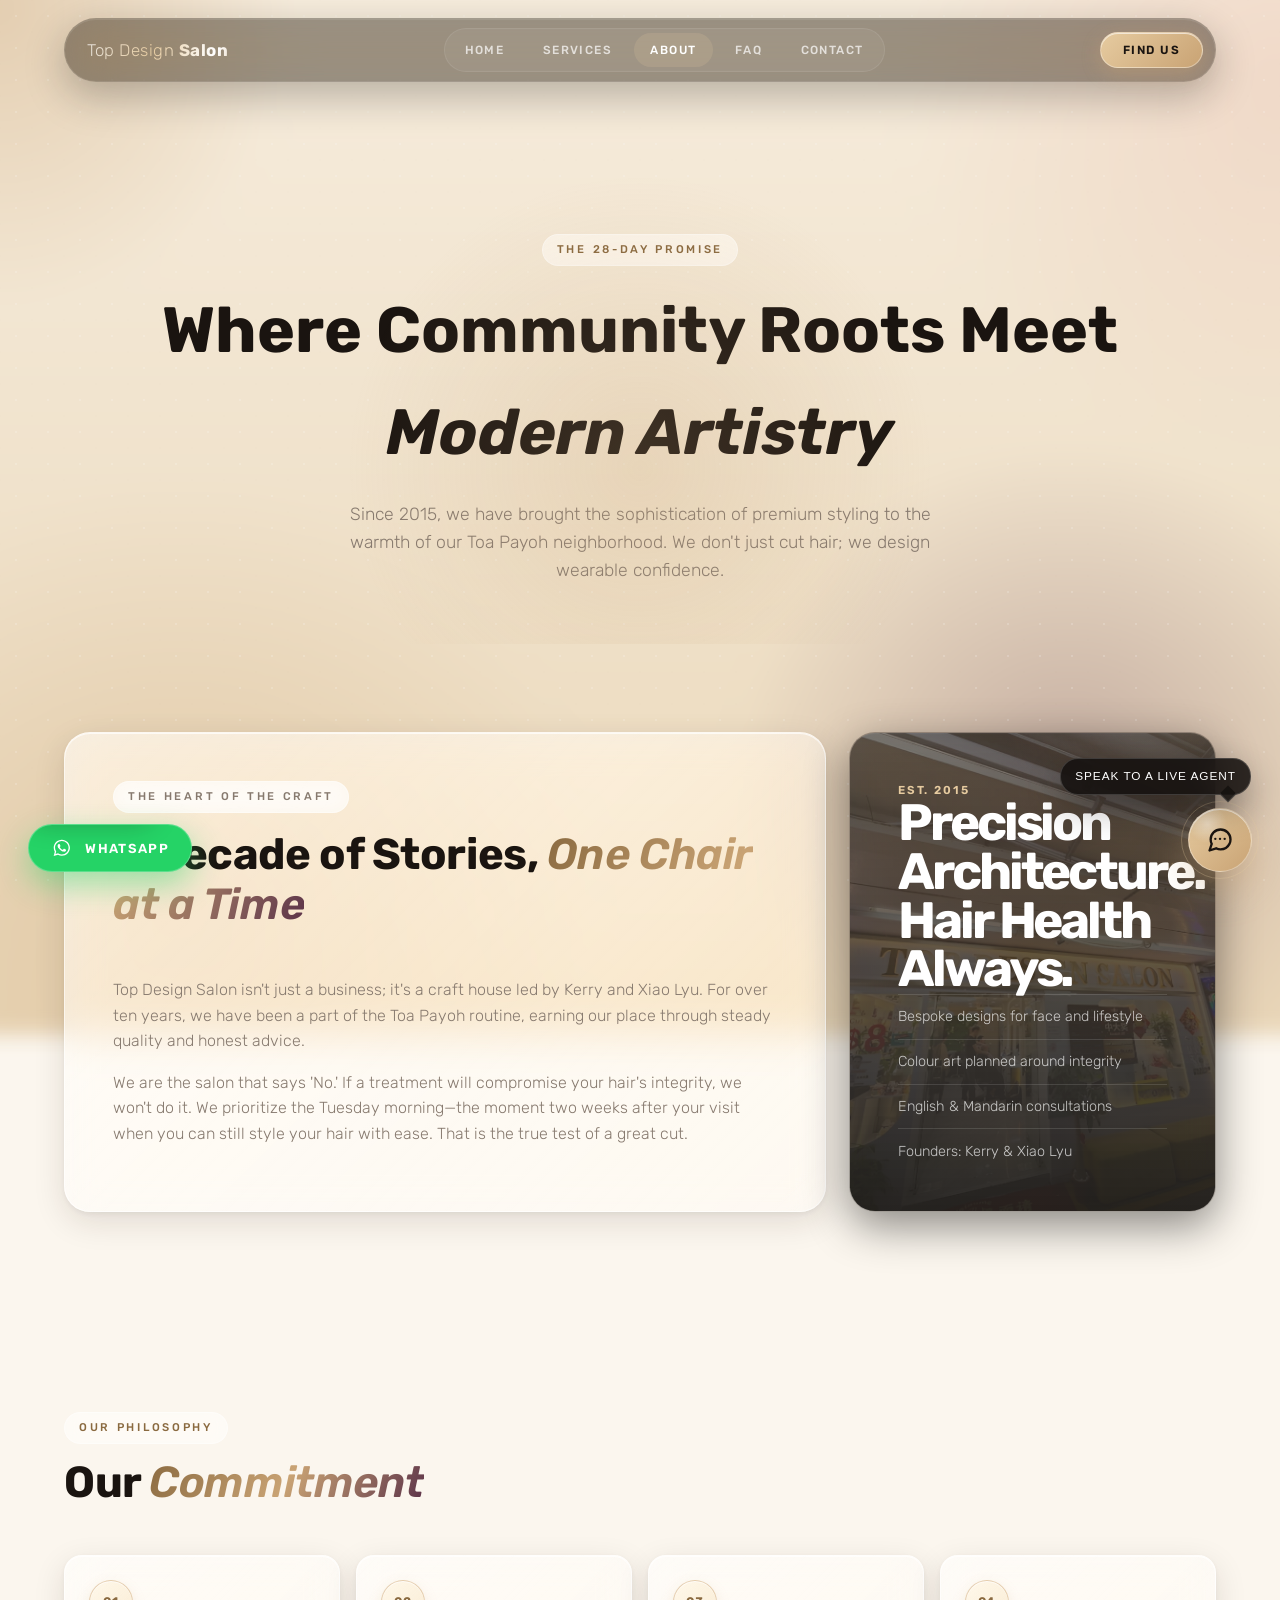
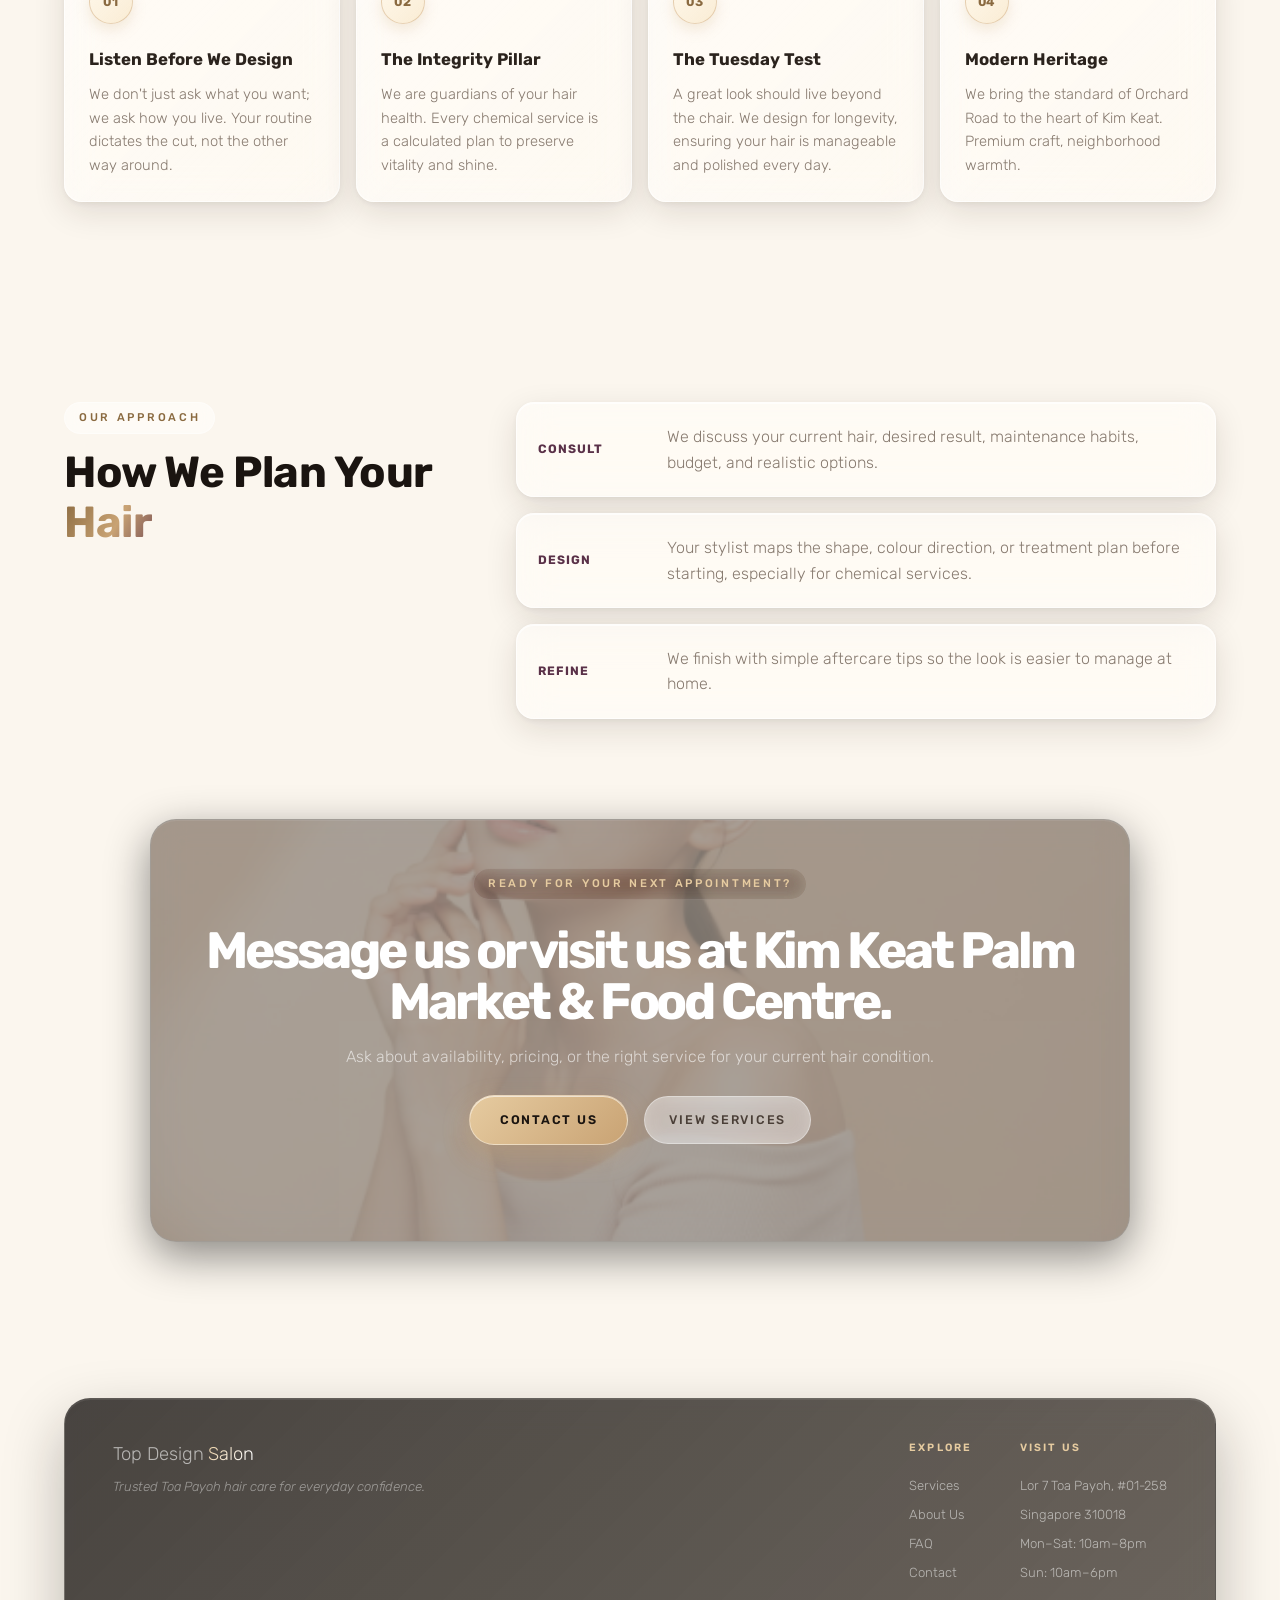
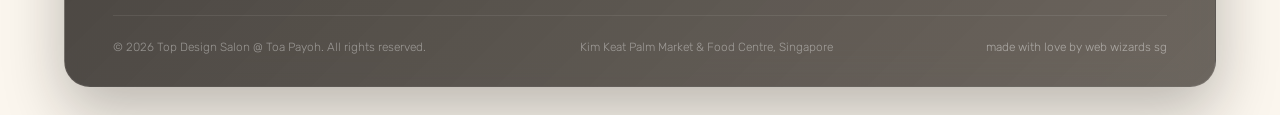
==== commit 9b5ac003: "c" ====
--- a/about.html
+++ b/about.html
@@ -15,6 +15,7 @@
     <meta name="author" content="Top Design Salon" />
     <meta name="robots" content="index, follow" />
     <link rel="canonical" href="https://top-design.vercel.app/about.html" />
+    <link rel="sitemap" type="application/xml" title="Sitemap" href="/sitemap.xml" />
 
     <script src="https://cdn.botpress.cloud/webchat/v3.6/inject.js"></script>
     <script
@@ -377,6 +378,11 @@
         <div class="footer-copy">
           Kim Keat Palm Market &amp; Food Centre, Singapore
         </div>
+        <div class="footer-copy footer-credit">
+          <a href="https://webwizardsg.com" target="_blank" rel="noopener"
+            >made with love by web wizards sg</a
+          >
+        </div>
       </div>
     </footer>
 
--- a/styles.css
+++ b/styles.css
@@ -2127,6 +2127,14 @@
   font-size: 0.74rem;
   color: rgba(255, 255, 255, 0.4);
 }
+.footer-credit a {
+  color: rgba(255, 255, 255, 0.45);
+  text-decoration: none;
+  transition: color 0.2s ease;
+}
+.footer-credit a:hover {
+  color: var(--gold-light);
+}
 
 /* =========================================================
    Animations & reveals
@@ -3105,4 +3113,3 @@
     min-height: 320px;
   }
 }
-
